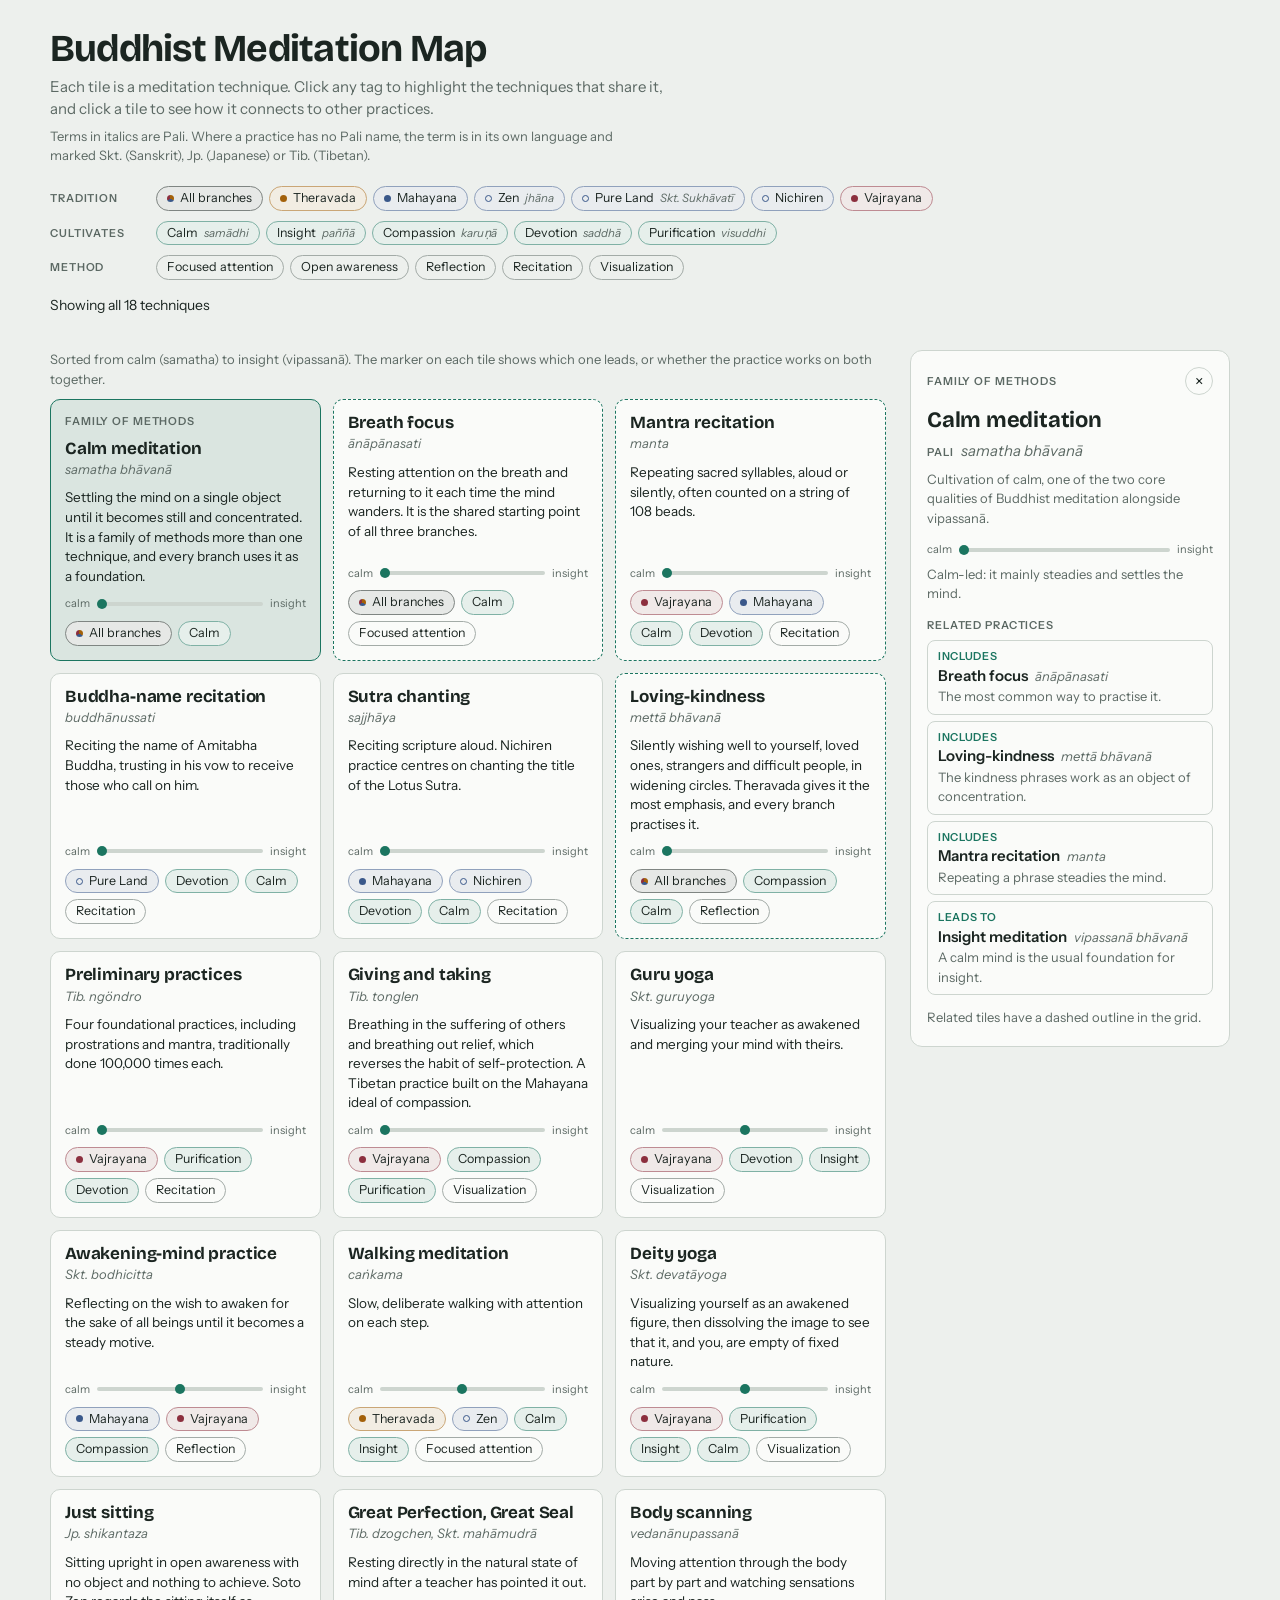
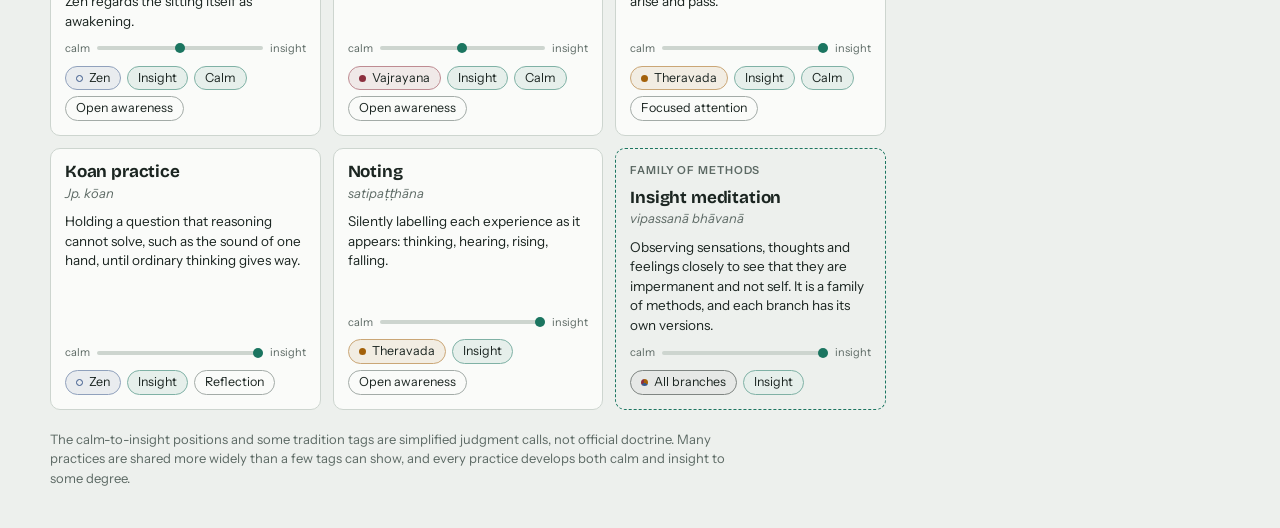
==== index.html @ b3180caf "Add Buddhist Meditation Map A single-page, filterable grid of 18 Buddhist meditation techniques, tag" ====
<!doctype html>
<html lang="en">
<head>
<meta charset="utf-8">
<meta name="viewport" content="width=device-width, initial-scale=1, viewport-fit=cover">
<meta name="description" content="A filterable grid of Buddhist meditation techniques, tagged by tradition, the quality each cultivates, and method, with Pali terms.">
<title>Buddhist Meditation Map</title>
<link rel="stylesheet" href="https://fonts.googleapis.com/css2?family=Bricolage+Grotesque:opsz,wght@12..96,500;12..96,700&family=Instrument+Sans:ital,wght@0,400;0,500;0,600;1,400&display=swap">
<style>
/* Layout: a filter bar of tags, then a grid of technique tiles sorted from calm to insight,
   with a detail panel beside the grid on wide screens and pinned to the bottom on phones.
   Tradition colors follow monastic robes: saffron, ink blue, maroon. Objectives are jade, types neutral. */
:root {
  --bg: #EDF0ED;
  --surface: #FAFBF9;
  --fg: #1B2521;
  --muted: #5C6964;
  --hair: #CDD5CF;
  --thera: #A3610A;
  --maha: #3A588A;
  --vajra: #8C2F3E;
  --jade: #1B7560;
  --shadow: 0 -6px 24px rgba(20, 35, 30, .14);
  --display: "Bricolage Grotesque", "Space Grotesk", system-ui, sans-serif;
  --body: "Instrument Sans", Inter, system-ui, -apple-system, "Segoe UI", sans-serif;
}
@media (prefers-color-scheme: dark) {
  :root:not([data-theme="light"]) {
    --bg: #111715; --surface: #19221F; --fg: #E5ECE8; --muted: #97A49E; --hair: #2D3A35;
    --thera: #E2A446; --maha: #92B0E4; --vajra: #E58796; --jade: #5FC7A9;
    --shadow: 0 -6px 24px rgba(0, 0, 0, .5);
    color-scheme: dark;
  }
}
:root[data-theme="dark"] {
  --bg: #111715; --surface: #19221F; --fg: #E5ECE8; --muted: #97A49E; --hair: #2D3A35;
  --thera: #E2A446; --maha: #92B0E4; --vajra: #E58796; --jade: #5FC7A9;
  --shadow: 0 -6px 24px rgba(0, 0, 0, .5);
  color-scheme: dark;
}

* { box-sizing: border-box; }
html { color-scheme: light; }
body { margin: 0; }
[hidden] { display: none !important; }
body {
  background: var(--bg);
  color: var(--fg);
  font-family: var(--body);
  font-size: 15px;
  line-height: 1.5;
  padding-block: 28px 40px;
  padding-left: max(16px, env(safe-area-inset-left, 0px));
  padding-right: max(16px, env(safe-area-inset-right, 0px));
}
.page { max-width: 1180px; margin: 0 auto; display: flex; flex-direction: column; gap: 20px; }

header { display: flex; flex-direction: column; gap: 6px; }
h1 {
  font-family: var(--display); font-weight: 700; font-size: clamp(26px, 4.2vw, 38px);
  line-height: 1.1; letter-spacing: -0.02em; margin: 0; text-wrap: balance;
}
.lede { margin: 0; color: var(--muted); max-width: 64ch; }
.legend { font-size: 13px; }

button { font: inherit; color: inherit; cursor: pointer; }
:focus-visible { outline: 2px solid var(--jade); outline-offset: 2px; }

.label, .eyebrow, .sub, .lang {
  font-size: 11px; font-weight: 600; letter-spacing: .08em; text-transform: uppercase; color: var(--muted);
}

.thera { --c: var(--thera); } .maha { --c: var(--maha); } .vajra { --c: var(--vajra); }
.obj { --c: var(--jade); } .type { --c: var(--muted); } .all { --c: var(--fg); }
.all .dot { background: conic-gradient(var(--thera) 0 33.3%, var(--maha) 0 66.6%, var(--vajra) 0); }

/* ---------- tags ---------- */
.tags { display: flex; flex-wrap: wrap; gap: 6px; }
.tag {
  display: inline-flex; align-items: baseline; gap: 6px; max-width: 100%;
  border: 1px solid color-mix(in srgb, var(--c) 55%, var(--surface));
  background: color-mix(in srgb, var(--c) 9%, var(--surface));
  border-radius: 999px; padding: 2px 10px; font-size: 12.5px; line-height: 1.5; text-align: left;
}
.tag:hover { background: color-mix(in srgb, var(--c) 22%, var(--surface)); }
.tag[aria-pressed="true"] { background: var(--c); border-color: var(--c); color: var(--bg); font-weight: 600; }
.tag.type { background: transparent; }
.tag.type[aria-pressed="true"] { background: var(--c); }
.dot { flex: none; align-self: center; width: 7px; height: 7px; border-radius: 50%; background: var(--c); }
.dot.hollow { background: transparent; border: 1.5px solid var(--c); }
.tag[aria-pressed="true"] .dot { background: var(--bg); }
.tag[aria-pressed="true"] .dot.hollow { background: transparent; border-color: var(--bg); }
.tt { font-size: 11.5px; color: var(--muted); }
.tag[aria-pressed="true"] .tt { color: inherit; opacity: .85; font-weight: 400; }

/* ---------- filter bar ---------- */
.filters { display: flex; flex-direction: column; gap: 10px; }
.frow { display: grid; grid-template-columns: 96px minmax(0, 1fr); gap: 10px; align-items: baseline; }
.status { display: flex; flex-wrap: wrap; align-items: center; gap: 10px; min-height: 30px; font-size: 14px; }
.status b { font-weight: 600; }
.clear {
  border: 1px solid var(--hair); background: var(--surface); border-radius: 999px; padding: 3px 12px; font-size: 13px;
}
.clear:hover { border-color: var(--muted); }
.infos { display: flex; flex-direction: column; gap: 8px; }
.info {
  border: 1px solid var(--hair); border-radius: 10px; padding: 10px 12px; font-size: 14px; max-width: 80ch;
  background: color-mix(in srgb, var(--c) 7%, var(--surface));
}
.info .who { display: flex; flex-wrap: wrap; align-items: baseline; gap: 8px; }
.info .who b { font-family: var(--display); font-size: 16px; }
.info p { margin: 2px 0 0; }
.info .gl { color: var(--muted); font-size: 13px; }

main { display: grid; grid-template-columns: minmax(0, 1fr) 320px; gap: 24px; align-items: start; }

/* ---------- tiles ---------- */
.board { min-width: 0; display: flex; flex-direction: column; gap: 10px; }
.sorted { font-size: 13px; color: var(--muted); margin: 0; }
.grid { display: grid; grid-template-columns: repeat(auto-fill, minmax(240px, 1fr)); gap: 12px; }
.tile {
  position: relative; min-width: 0; display: flex; flex-direction: column; gap: 9px;
  background: var(--surface); border: 1px solid var(--hair); border-radius: 10px; padding: 13px 14px 14px;
  transition: opacity .18s, filter .18s, border-color .18s, background .18s;
}
.tile:hover { border-color: var(--muted); }
.tile.dim { opacity: .3; filter: grayscale(1); }
.tile.rel { border-style: dashed; border-color: var(--jade); }
.tile.sel { border-color: var(--jade); background: color-mix(in srgb, var(--jade) 9%, var(--surface)); }
.tile:has(.tile-open:focus-visible) { outline: 2px solid var(--jade); outline-offset: 2px; }
.tile-head { display: flex; flex-direction: column; gap: 1px; min-width: 0; }
.tile-open {
  background: none; border: 0; padding: 0; text-align: left; overflow-wrap: anywhere;
  font-family: var(--display); font-weight: 700; font-size: 17px; line-height: 1.2; letter-spacing: -0.01em;
}
.tile-open::after { content: ""; position: absolute; inset: 0; border-radius: 10px; }
.tile-open:focus-visible { outline: none; }
.tm { font-size: 13px; font-style: italic; color: var(--muted); overflow-wrap: anywhere; }
.tile-desc { margin: 0; font-size: 13.5px; line-height: 1.45; flex: 1; }
.tile .tags { position: relative; z-index: 1; }

/* calm-to-insight marker */
.scale { display: flex; align-items: center; gap: 7px; font-size: 11px; color: var(--muted); }
.track { position: relative; flex: 1; height: 4px; border-radius: 2px; background: var(--hair); }
.track i {
  position: absolute; top: -3px; width: 10px; height: 10px; border-radius: 50%;
  left: calc(var(--p) * (100% - 10px)); background: var(--jade);
}
.tile.family { background: transparent; }
.tile.family.sel { background: color-mix(in srgb, var(--jade) 9%, var(--bg)); }

/* ---------- detail panel ---------- */
.panel {
  position: sticky; top: 16px; max-height: calc(100vh - 32px); overflow: auto;
  background: var(--surface); border: 1px solid var(--hair); border-radius: 12px;
  padding: 16px 16px 18px; display: flex; flex-direction: column; gap: 13px; min-width: 0;
}
.panel-top { display: flex; justify-content: space-between; align-items: center; gap: 8px; }
.close {
  border: 1px solid var(--hair); background: transparent; border-radius: 999px; width: 28px; height: 28px;
  line-height: 1; font-size: 16px; padding: 0; flex: none;
}
.close:hover { border-color: var(--muted); }
.panel h2 {
  font-family: var(--display); font-weight: 700; font-size: 22px; line-height: 1.15;
  letter-spacing: -0.01em; margin: 0; text-wrap: balance;
}
.term { color: var(--muted); margin: 0; display: flex; flex-wrap: wrap; align-items: baseline; gap: 7px; }
.panel p { margin: 0; }
.note { font-size: 13px; color: var(--muted); }
.sec { display: flex; flex-direction: column; gap: 7px; }
.rels { list-style: none; margin: 0; padding: 0; display: flex; flex-direction: column; gap: 6px; }
.relbtn {
  display: block; width: 100%; text-align: left; background: transparent;
  border: 1px solid var(--hair); border-radius: 8px; padding: 7px 10px;
}
.relbtn:hover { border-color: var(--jade); }
.relbtn b { font-weight: 600; }
.relbtn .kind { font-size: 11px; font-weight: 600; letter-spacing: .06em; text-transform: uppercase; color: var(--jade); display: block; }
.relbtn .why { display: block; font-size: 13px; color: var(--muted); }
.tm2 { font-size: 13px; color: var(--muted); font-weight: 400; margin-left: 7px; }

footer { color: var(--muted); font-size: 13px; max-width: 75ch; }
footer p { margin: 0; }

@media (max-width: 860px) {
  main { grid-template-columns: minmax(0, 1fr); gap: 16px; }
  .panel {
    top: auto; bottom: 8px; max-height: 44vh; box-shadow: var(--shadow);
    padding: 13px 14px 15px; gap: 10px; z-index: 5;
  }
  .panel.empty { display: none; }
  .panel h2 { font-size: 19px; }
}
@media (max-width: 560px) {
  .frow { grid-template-columns: minmax(0, 1fr); gap: 5px; }
}
@media (prefers-reduced-motion: reduce) {
  .tile { transition: none; }
}
</style>
</head>
<body>

<div class="page">
  <header>
    <h1>Buddhist Meditation Map</h1>
    <p class="lede">Each tile is a meditation technique. Click any tag to highlight the techniques that share it, and click a tile to see how it connects to other practices.</p>
    <p class="lede legend">Terms in italics are Pali. Where a practice has no Pali name, the term is in its own language and marked Skt. (Sanskrit), Jp. (Japanese) or Tib. (Tibetan).</p>
  </header>

  <section class="filters" aria-label="Filters">
    <div class="frow"><span class="label">Tradition</span><div class="tags" id="fTrad"></div></div>
    <div class="frow"><span class="label">Cultivates</span><div class="tags" id="fObj"></div></div>
    <div class="frow"><span class="label">Method</span><div class="tags" id="fType"></div></div>
    <div class="status" id="status" aria-live="polite"></div>
    <div class="infos" id="infos"></div>
  </section>

  <main>
    <section class="board" aria-label="Techniques">
      <p class="sorted">Sorted from calm (samatha) to insight (vipassanā). The marker on each tile shows which one leads, or whether the practice works on both together.</p>
      <div class="grid" id="grid"></div>
    </section>
    <aside class="panel" id="panel" aria-live="polite"></aside>
  </main>

  <footer>
    <p>The calm-to-insight positions and some tradition tags are simplified judgment calls, not official doctrine. Many practices are shared more widely than a few tags can show, and every practice develops both calm and insight to some degree.</p>
  </footer>
</div>

<script>
(function () {
  var TRADS = [
    { id: "all", name: "All branches", fam: "all", lang: "", term: "", gloss: "",
      desc: "Practised in Theravada, Mahayana and Vajrayana alike, though each has its own version. Filtering by a single tradition also shows these shared practices." },
    { id: "thera", name: "Theravada", lang: "Pali", term: "Theravāda", gloss: "Teaching of the elders.", fam: "thera",
      desc: "The oldest surviving branch, found in Sri Lanka and mainland Southeast Asia. Practice centres on calming the mind and then observing experience directly." },
    { id: "maha", name: "Mahayana", lang: "Pali", term: "Mahāyāna", gloss: "Great vehicle. The word is the same in Pali and Sanskrit.", fam: "maha",
      desc: "The largest branch, spread across East Asia. Practice is framed by the bodhisattva ideal of awakening for the sake of all beings. This view includes the practices of its schools: Zen, Pure Land and Nichiren." },
    { id: "zen", name: "Zen", lang: "Pali", term: "jhāna", gloss: "Meditative absorption. Zen comes from this word by way of Sanskrit dhyāna and Chinese chan.", fam: "maha", school: true,
      desc: "A Mahayana school built on seated meditation, known as Chan in China and Seon in Korea. Soto Zen stresses just sitting, and Rinzai Zen stresses koans." },
    { id: "pure", name: "Pure Land", lang: "Sanskrit", term: "Sukhāvatī", gloss: "The land of bliss, Amitabha's Pure Land. It has no Pali name.", fam: "maha", school: true,
      desc: "A Mahayana school centred on devotion to Amitabha Buddha and rebirth in his Pure Land." },
    { id: "nich", name: "Nichiren", lang: "", term: "", gloss: "No Pali name. The school is named after its founder, the 13th-century Japanese monk Nichiren.", fam: "maha", school: true,
      desc: "A Japanese Mahayana school whose central practice is chanting the title of the Lotus Sutra." },
    { id: "vajra", name: "Vajrayana", lang: "Sanskrit", term: "Vajrayāna", gloss: "Diamond vehicle. A Sanskrit name with no equivalent in the Pali canon.", fam: "vajra",
      desc: "The branch of Tibet, Bhutan and Mongolia. It keeps the Mahayana goal and adds mantra, visualization and close work with a teacher." }
  ];

  var OBJS = [
    { id: "still", name: "Calm", lang: "Pali", term: "samādhi", gloss: "Collectedness, concentration. The quality that samatha practice develops.", desc: "A steady, collected mind that stays where you put it. Most traditions treat it as the base for everything else." },
    { id: "insight", name: "Insight", lang: "Pali", term: "paññā", gloss: "Wisdom. The quality that vipassanā practice develops.", desc: "Seeing for yourself that experience is impermanent, unsatisfying and without a fixed self. Mahayana describes this as seeing emptiness, and Zen and Tibetan teachers as recognizing the nature of mind." },
    { id: "comp", name: "Compassion", lang: "Pali", term: "karuṇā", gloss: "Compassion.", desc: "Kindness and care that extend to all beings, not only the people you like." },
    { id: "devo", name: "Devotion", lang: "Pali", term: "saddhā", gloss: "Faith, confidence.", desc: "Faith in, and reliance on, a Buddha or a teacher as the support for the path." },
    { id: "trans", name: "Purification", lang: "Pali", term: "visuddhi", gloss: "Purification, the word in the title of the Visuddhimagga, the main Theravada meditation manual.", desc: "Clearing away old habits and obstacles. In Vajrayana this includes replacing the ordinary self-image with an awakened one." }
  ];

  var TYPES = [
    { id: "focus", name: "Focused attention" },
    { id: "open", name: "Open awareness" },
    { id: "think", name: "Reflection" },
    { id: "recite", name: "Recitation" },
    { id: "visual", name: "Visualization" }
  ];

  // score: 1 = calm leads ... 5 = insight leads. both: the tradition treats calm and insight as one.
  // rel: [technique id, relationship, reason]
  var TECHS = [
    { id: "calm", name: "Calm meditation", lang: "Pali", term: "samatha bhāvanā", gloss: "Cultivation of calm, one of the two core qualities of Buddhist meditation alongside vipassanā.", type: null, family: true, lead: "calm",
      trads: ["all"], objs: ["still"],
      desc: "Settling the mind on a single object until it becomes still and concentrated. It is a family of methods more than one technique, and every branch uses it as a foundation.",
      rel: [["samatha", "Includes", "The most common way to practise it."],
            ["metta", "Includes", "The kindness phrases work as an object of concentration."],
            ["mantra", "Includes", "Repeating a phrase steadies the mind."],
            ["vipassana", "Leads to", "A calm mind is the usual foundation for insight."]] },
    { id: "samatha", name: "Breath focus", lang: "Pali", term: "ānāpānasati", gloss: "Mindfulness of breathing.", type: "focus", lead: "calm",
      trads: ["all"], objs: ["still"],
      desc: "Resting attention on the breath and returning to it each time the mind wanders. It is the shared starting point of all three branches.",
      rel: [["calm", "Part of", "The most common way calm is practised."],
            ["walking", "Same method", "The same steady attention, placed on steps."],
            ["mantra", "Same method", "One object held in mind, a phrase in place of the breath."]] },
    { id: "mantra", name: "Mantra recitation", lang: "Pali", term: "manta", gloss: "The Pali form of the Sanskrit word mantra.", type: "recite", lead: "calm",
      trads: ["vajra", "maha"], objs: ["still", "devo"],
      desc: "Repeating sacred syllables, aloud or silently, often counted on a string of 108 beads.",
      rel: [["nembutsu", "Same method", "Both repeat a sacred phrase with devotion."],
            ["deity", "Combines with", "Each visualized figure has its own mantra."],
            ["ngondro", "Part of", "The preliminaries include 100,000 mantra recitations."],
            ["calm", "Part of", "Repeating a phrase steadies the mind."]] },
    { id: "nembutsu", name: "Buddha-name recitation", lang: "Pali", term: "buddhānussati", gloss: "Recollection of the Buddha, the early practice this grew from. Known as nembutsu in Japanese and nianfo in Chinese.", type: "recite", lead: "calm",
      trads: ["pure"], objs: ["devo", "still"],
      desc: "Reciting the name of Amitabha Buddha, trusting in his vow to receive those who call on him.",
      rel: [["mantra", "Same method", "Both repeat a sacred phrase with devotion."],
            ["sutra", "Same method", "The voice carries the practice."],
            ["guru", "Same aim", "Both rely on an awakened figure for support."]] },
    { id: "sutra", name: "Sutra chanting", lang: "Pali", term: "sajjhāya", gloss: "Recitation. A sutra is a sutta in Pali.", type: "recite", lead: "calm",
      trads: ["maha", "nich"], objs: ["devo", "still"],
      desc: "Reciting scripture aloud. Nichiren practice centres on chanting the title of the Lotus Sutra.",
      rel: [["nembutsu", "Same method", "The voice carries the practice."],
            ["mantra", "Same method", "Repetition steadies the mind."]] },
    { id: "metta", name: "Loving-kindness", lang: "Pali", term: "mettā bhāvanā", gloss: "Cultivation of loving-kindness.", type: "think", lead: "calm",
      trads: ["all"], objs: ["comp", "still"],
      desc: "Silently wishing well to yourself, loved ones, strangers and difficult people, in widening circles. Theravada gives it the most emphasis, and every branch practises it.",
      rel: [["tonglen", "Same aim", "Both grow compassion by a different route."],
            ["bodhi", "Same aim", "Mahayana widens the wish into a vow to free all beings."],
            ["calm", "Part of", "The kindness phrases work as an object of concentration."]] },
    { id: "ngondro", name: "Preliminary practices", lang: "Tibetan", term: "ngöndro", gloss: "What goes before. A Tibetan practice with no Pali name.", type: "recite", lead: "calm",
      trads: ["vajra"], objs: ["trans", "devo"],
      desc: "Four foundational practices, including prostrations and mantra, traditionally done 100,000 times each.",
      rel: [["guru", "Leads to", "Guru yoga is the last of the four preliminaries."],
            ["mantra", "Combines with", "One preliminary is a purification mantra."],
            ["deity", "Leads to", "The preliminaries prepare a student for deity practice."]] },
    { id: "guru", name: "Guru yoga", lang: "Sanskrit", term: "guruyoga", gloss: "Union with the teacher. It has no Pali name; the Pali word for teacher is garu.", type: "visual", lead: "both",
      trads: ["vajra"], objs: ["devo", "insight"],
      desc: "Visualizing your teacher as awakened and merging your mind with theirs.",
      rel: [["deity", "Same method", "Both visualize an awakened figure and then merge with it."],
            ["dzog", "Leads to", "Treated as the doorway to recognizing the nature of mind."],
            ["ngondro", "Part of", "It completes the preliminaries."]] },
    { id: "tonglen", name: "Giving and taking", lang: "Tibetan", term: "tonglen", gloss: "A Tibetan practice with no Pali name.", type: "visual", lead: "calm",
      trads: ["vajra"], objs: ["comp", "trans"],
      desc: "Breathing in the suffering of others and breathing out relief, which reverses the habit of self-protection. A Tibetan practice built on the Mahayana ideal of compassion.",
      rel: [["metta", "Same aim", "Both grow compassion by a different route."],
            ["bodhi", "Builds on", "It puts the bodhisattva wish into practice."],
            ["samatha", "Builds on", "The exchange rides on the breath."]] },
    { id: "bodhi", name: "Awakening-mind practice", lang: "Sanskrit", term: "bodhicitta", gloss: "The mind set on awakening. A Mahayana term that is not part of the Pali canon.", type: "think", lead: "both",
      trads: ["maha", "vajra"], objs: ["comp"],
      desc: "Reflecting on the wish to awaken for the sake of all beings until it becomes a steady motive.",
      rel: [["tonglen", "Leads to", "Giving and taking acts the wish out, breath by breath."],
            ["metta", "Same aim", "Loving-kindness is its Theravada counterpart."]] },
    { id: "walking", name: "Walking meditation", lang: "Pali", term: "caṅkama", gloss: "Walking up and down. Zen calls it kinhin.", type: "focus", lead: "both",
      trads: ["thera", "zen"], objs: ["still", "insight"],
      desc: "Slow, deliberate walking with attention on each step.",
      rel: [["samatha", "Same method", "The same steady attention, placed on steps."],
            ["noting", "Combines with", "Steps are often noted as lifting, moving, placing."],
            ["shikan", "Combines with", "Zen alternates sitting periods with walking."]] },
    { id: "deity", name: "Deity yoga", lang: "Sanskrit", term: "devatāyoga", gloss: "It has no Pali name. Tibetan teachers call it yidam practice.", type: "visual", lead: "both",
      trads: ["vajra"], objs: ["trans", "insight", "still"],
      desc: "Visualizing yourself as an awakened figure, then dissolving the image to see that it, and you, are empty of fixed nature.",
      rel: [["mantra", "Combines with", "Each visualized figure has its own mantra."],
            ["guru", "Same method", "Both visualize an awakened figure and then merge with it."],
            ["dzog", "Leads to", "Dissolving the image opens into resting in open awareness."],
            ["vipassana", "Same aim", "Both end in seeing that the self is not fixed."]] },
    { id: "shikan", name: "Just sitting", lang: "Japanese", term: "shikantaza", gloss: "Nothing but sitting. A Zen practice with no Pali name.", type: "open", lead: "both", both: true,
      trads: ["zen"], objs: ["insight", "still"],
      desc: "Sitting upright in open awareness with no object and nothing to achieve. Soto Zen regards the sitting itself as awakening.",
      rel: [["dzog", "Same method", "Both rest in open awareness, in different traditions."],
            ["koan", "Same aim", "The two main roads of Zen."],
            ["samatha", "Builds on", "Beginners usually start by counting breaths."]] },
    { id: "dzog", name: "Great Perfection, Great Seal", lang: "", term: "Tib. dzogchen, Skt. mahāmudrā", gloss: "Two closely related Tibetan systems with no Pali names.", type: "open", lead: "both", both: true,
      trads: ["vajra"], objs: ["insight", "still"],
      desc: "Resting directly in the natural state of mind after a teacher has pointed it out.",
      rel: [["shikan", "Same method", "Both rest in open awareness, in different traditions."],
            ["guru", "Builds on", "Devotion to the teacher is treated as the doorway."],
            ["ngondro", "Builds on", "The preliminaries are traditionally completed first."]] },
    { id: "scan", name: "Body scanning", lang: "Pali", term: "vedanānupassanā", gloss: "Contemplation of sensations, as taught by U Ba Khin and S. N. Goenka.", type: "focus", lead: "insight",
      trads: ["thera"], objs: ["insight", "still"],
      desc: "Moving attention through the body part by part and watching sensations arise and pass.",
      rel: [["vipassana", "Part of", "One of the main ways insight is practised."],
            ["noting", "Same aim", "Two Burmese methods for the same insight."],
            ["samatha", "Builds on", "Courses begin with days of breath focus."]] },
    { id: "koan", name: "Koan practice", lang: "Japanese", term: "kōan", gloss: "A public case. A Zen practice with no Pali name.", type: "think", lead: "insight",
      trads: ["zen"], objs: ["insight"],
      desc: "Holding a question that reasoning cannot solve, such as the sound of one hand, until ordinary thinking gives way.",
      rel: [["shikan", "Same aim", "The two main roads of Zen."],
            ["vipassana", "Same aim", "Insight by sudden breakthrough in place of steady observation."]] },
    { id: "noting", name: "Noting", lang: "Pali", term: "satipaṭṭhāna", gloss: "Establishing mindfulness. Noting is the Mahasi method of practising it.", type: "open", lead: "insight",
      trads: ["thera"], objs: ["insight"],
      desc: "Silently labelling each experience as it appears: thinking, hearing, rising, falling.",
      rel: [["vipassana", "Part of", "One of the main ways insight is practised."],
            ["scan", "Same aim", "Two Burmese methods for the same insight."],
            ["walking", "Combines with", "Steps are often noted as lifting, moving, placing."]] },
    { id: "vipassana", name: "Insight meditation", lang: "Pali", term: "vipassanā bhāvanā", gloss: "Cultivation of clear seeing.", type: null, family: true, lead: "insight",
      trads: ["all"], objs: ["insight"],
      desc: "Observing sensations, thoughts and feelings closely to see that they are impermanent and not self. It is a family of methods, and each branch has its own versions.",
      rel: [["calm", "Builds on", "A calm mind is the usual foundation for insight."],
            ["noting", "Includes", "A method for doing it."],
            ["scan", "Includes", "A method for doing it."],
            ["koan", "Same aim", "Zen reaches insight through a breakthrough."]] }
  ];


  var byId = {};
  TRADS.forEach(function (x) { x.kind = "trad"; byId[x.id] = x; });
  OBJS.forEach(function (x) { x.kind = "obj"; byId[x.id] = x; });
  TYPES.forEach(function (x) { x.kind = "type"; byId[x.id] = x; });
  TECHS.forEach(function (x) { x.kind = "tech"; byId[x.id] = x; });
  var MAHA = ["maha", "zen", "pure", "nich"];
  var ABBR = { Sanskrit: "Skt.", Japanese: "Jp.", Tibetan: "Tib." };
  var LEAD = {
    calm: { p: 0, rank: 0, text: "Calm-led: it mainly steadies and settles the mind." },
    both: { p: 0.5, rank: 1, text: "Works on calm and insight together." },
    insight: { p: 1, rank: 2, text: "Insight-led: it mainly investigates experience." }
  };
  TECHS.sort(function (a, b) { return LEAD[a.lead].rank - LEAD[b.lead].rank; });

  var wide = window.matchMedia && window.matchMedia("(min-width: 861px)").matches;
  var state = { trad: null, obj: null, type: null, sel: wide ? "calm" : null };
  var $ = function (id) { return document.getElementById(id); };
  var tiles = {};

  function el(tag, cls, text) {
    var e = document.createElement(tag);
    if (cls) e.className = cls;
    if (text != null) e.textContent = text;
    return e;
  }
  function strip(x) { return x.normalize("NFD").replace(/[̀-ͯ]/g, "").toLowerCase(); }
  function shortTerm(item) { return (ABBR[item.lang] ? ABBR[item.lang] + " " : "") + item.term; }

  function makeTag(item, withTerm) {
    var b = el("button", "tag " + (item.kind === "trad" ? item.fam : item.kind));
    b.type = "button";
    b.dataset.f = item.kind + ":" + item.id;
    if (item.kind === "trad") b.appendChild(el("span", "dot" + (item.school ? " hollow" : "")));
    b.appendChild(el("span", null, item.name));
    if (withTerm && item.term && strip(item.term) !== strip(item.name)) b.appendChild(el("i", "tt", shortTerm(item)));
    return b;
  }

  function scale(t) {
    var s = el("div", "scale");
    s.appendChild(el("span", null, "calm"));
    var tr = el("span", "track");
    tr.style.setProperty("--p", LEAD[t.lead].p);
    tr.appendChild(el("i"));
    s.appendChild(tr);
    s.appendChild(el("span", null, "insight"));
    return s;
  }

  // ----- build -----
  TRADS.forEach(function (t) { $("fTrad").appendChild(makeTag(t, true)); });
  OBJS.forEach(function (o) { $("fObj").appendChild(makeTag(o, true)); });
  TYPES.forEach(function (t) { $("fType").appendChild(makeTag(t, false)); });

  TECHS.forEach(function (t) {
    var tile = el("article", "tile");
    tile.id = "tile-" + t.id;
    if (t.family) {
      tile.classList.add("family");
      tile.appendChild(el("div", "eyebrow", "Family of methods"));
    }
    var head = el("div", "tile-head");
    var open = el("button", "tile-open", t.name);
    open.type = "button";
    open.dataset.open = t.id;
    head.appendChild(open);
    if (t.term) head.appendChild(el("span", "tm", shortTerm(t)));
    tile.appendChild(head);
    tile.appendChild(el("p", "tile-desc", t.desc));
    tile.appendChild(scale(t));
    var tags = el("div", "tags");
    t.trads.forEach(function (x) { tags.appendChild(makeTag(byId[x], false)); });
    t.objs.forEach(function (x) { tags.appendChild(makeTag(byId[x], false)); });
    if (t.type) tags.appendChild(makeTag(byId[t.type], false));
    tile.appendChild(tags);
    tiles[t.id] = tile;
    $("grid").appendChild(tile);
  });

  // ----- state to view -----
  function matches(t) {
    if (state.trad) {
      var fam = state.trad === "all" ? ["all"] : (state.trad === "maha" ? MAHA : [state.trad]).concat("all");
      if (!t.trads.some(function (x) { return fam.indexOf(x) > -1; })) return false;
    }
    if (state.obj && t.objs.indexOf(state.obj) < 0) return false;
    if (state.type && t.type !== state.type) return false;
    return true;
  }

  function render() {
    var sel = state.sel ? byId[state.sel] : null;
    var rel = {};
    if (sel) sel.rel.forEach(function (r) { rel[r[0]] = 1; });
    var shown = 0;
    TECHS.forEach(function (t) {
      var ok = matches(t), tile = tiles[t.id];
      if (ok) shown++;
      tile.classList.toggle("dim", !ok);
      tile.classList.toggle("sel", state.sel === t.id);
      tile.classList.toggle("rel", !!rel[t.id]);
      tile.querySelector(".tile-open").setAttribute("aria-pressed", state.sel === t.id ? "true" : "false");
    });

    Array.prototype.forEach.call(document.querySelectorAll("[data-f]"), function (b) {
      var f = b.dataset.f.split(":");
      b.setAttribute("aria-pressed", state[f[0]] === f[1] ? "true" : "false");
    });

    var active = ["trad", "obj", "type"].filter(function (k) { return state[k]; }).map(function (k) { return byId[state[k]]; });
    var st = $("status");
    st.textContent = "";
    if (active.length) {
      var s = el("span");
      s.appendChild(el("b", null, shown + " of " + TECHS.length));
      s.appendChild(document.createTextNode(" techniques match " + active.map(function (x) { return x.name; }).join(" + ")));
      st.appendChild(s);
      var c = el("button", "clear", "Clear filters");
      c.type = "button"; c.id = "clear";
      st.appendChild(c);
    } else {
      st.appendChild(el("span", null, "Showing all " + TECHS.length + " techniques"));
    }

    var infos = $("infos");
    infos.textContent = "";
    active.forEach(function (x) {
      if (!x.desc) return;
      var box = el("div", "info " + (x.kind === "trad" ? x.fam : x.kind));
      var who = el("div", "who");
      who.appendChild(el("b", null, x.name));
      if (x.term) {
        if (x.lang) who.appendChild(el("span", "lang", x.lang));
        who.appendChild(el("i", null, x.term));
      }
      box.appendChild(who);
      box.appendChild(el("p", null, x.desc));
      if (x.gloss) box.appendChild(el("p", "gl", x.gloss));
      infos.appendChild(box);
    });

    renderPanel(sel);
  }

  function renderPanel(sel) {
    var p = $("panel");
    p.textContent = "";
    p.classList.toggle("empty", !sel);
    if (!sel) {
      p.appendChild(el("div", "eyebrow", "Details"));
      p.appendChild(el("p", null, "Click a tile to see what the technique's name means and which practices it leads to, builds on or shares a method with."));
      return;
    }
    var top = el("div", "panel-top");
    top.appendChild(el("div", "eyebrow", sel.type ? byId[sel.type].name : "Family of methods"));
    var x = el("button", "close", "×");
    x.type = "button"; x.id = "close"; x.setAttribute("aria-label", "Close details");
    top.appendChild(x);
    p.appendChild(top);

    var head = el("div", "sec");
    head.appendChild(el("h2", null, sel.name));
    if (sel.term) {
      var tp = el("p", "term");
      if (sel.lang) tp.appendChild(el("span", "lang", sel.lang));
      tp.appendChild(el("i", null, sel.term));
      head.appendChild(tp);
    }
    if (sel.gloss) head.appendChild(el("p", "note", sel.gloss));
    p.appendChild(head);

    var sc = el("div", "sec");
    sc.appendChild(scale(sel));
    sc.appendChild(el("p", "note", LEAD[sel.lead].text + (sel.both ? " This tradition treats the two as one thing, not as separate stages." : "")));
    p.appendChild(sc);

    var s3 = el("div", "sec");
    s3.appendChild(el("div", "sub", "Related practices"));
    var ul = el("ul", "rels");
    sel.rel.forEach(function (r) {
      var li = el("li"), b = el("button", "relbtn"), other = byId[r[0]];
      b.type = "button"; b.dataset.go = other.id;
      b.appendChild(el("span", "kind", r[1]));
      b.appendChild(el("b", null, other.name));
      if (other.term) b.appendChild(el("i", "tm2", shortTerm(other)));
      b.appendChild(el("span", "why", r[2]));
      li.appendChild(b);
      ul.appendChild(li);
    });
    s3.appendChild(ul);
    p.appendChild(s3);
    p.appendChild(el("p", "note", "Related tiles have a dashed outline in the grid."));
    p.scrollTop = 0;
  }

  // ----- events -----
  document.addEventListener("click", function (e) {
    var t = e.target;
    var f = t.closest("[data-f]");
    if (f) {
      var parts = f.dataset.f.split(":");
      state[parts[0]] = state[parts[0]] === parts[1] ? null : parts[1];
      render();
      return;
    }
    var open = t.closest("[data-open]");
    if (open) {
      state.sel = state.sel === open.dataset.open ? null : open.dataset.open;
      render();
      return;
    }
    var go = t.closest("[data-go]");
    if (go) {
      state.sel = go.dataset.go;
      render();
      var still = window.matchMedia && window.matchMedia("(prefers-reduced-motion: reduce)").matches;
      tiles[state.sel].scrollIntoView({ block: "nearest", behavior: still ? "auto" : "smooth" });
      return;
    }
    if (t.closest("#clear")) { state.trad = state.obj = state.type = null; render(); return; }
    if (t.closest("#close")) { state.sel = null; render(); }
  });

  render();
})();
</script>
</body>
</html>
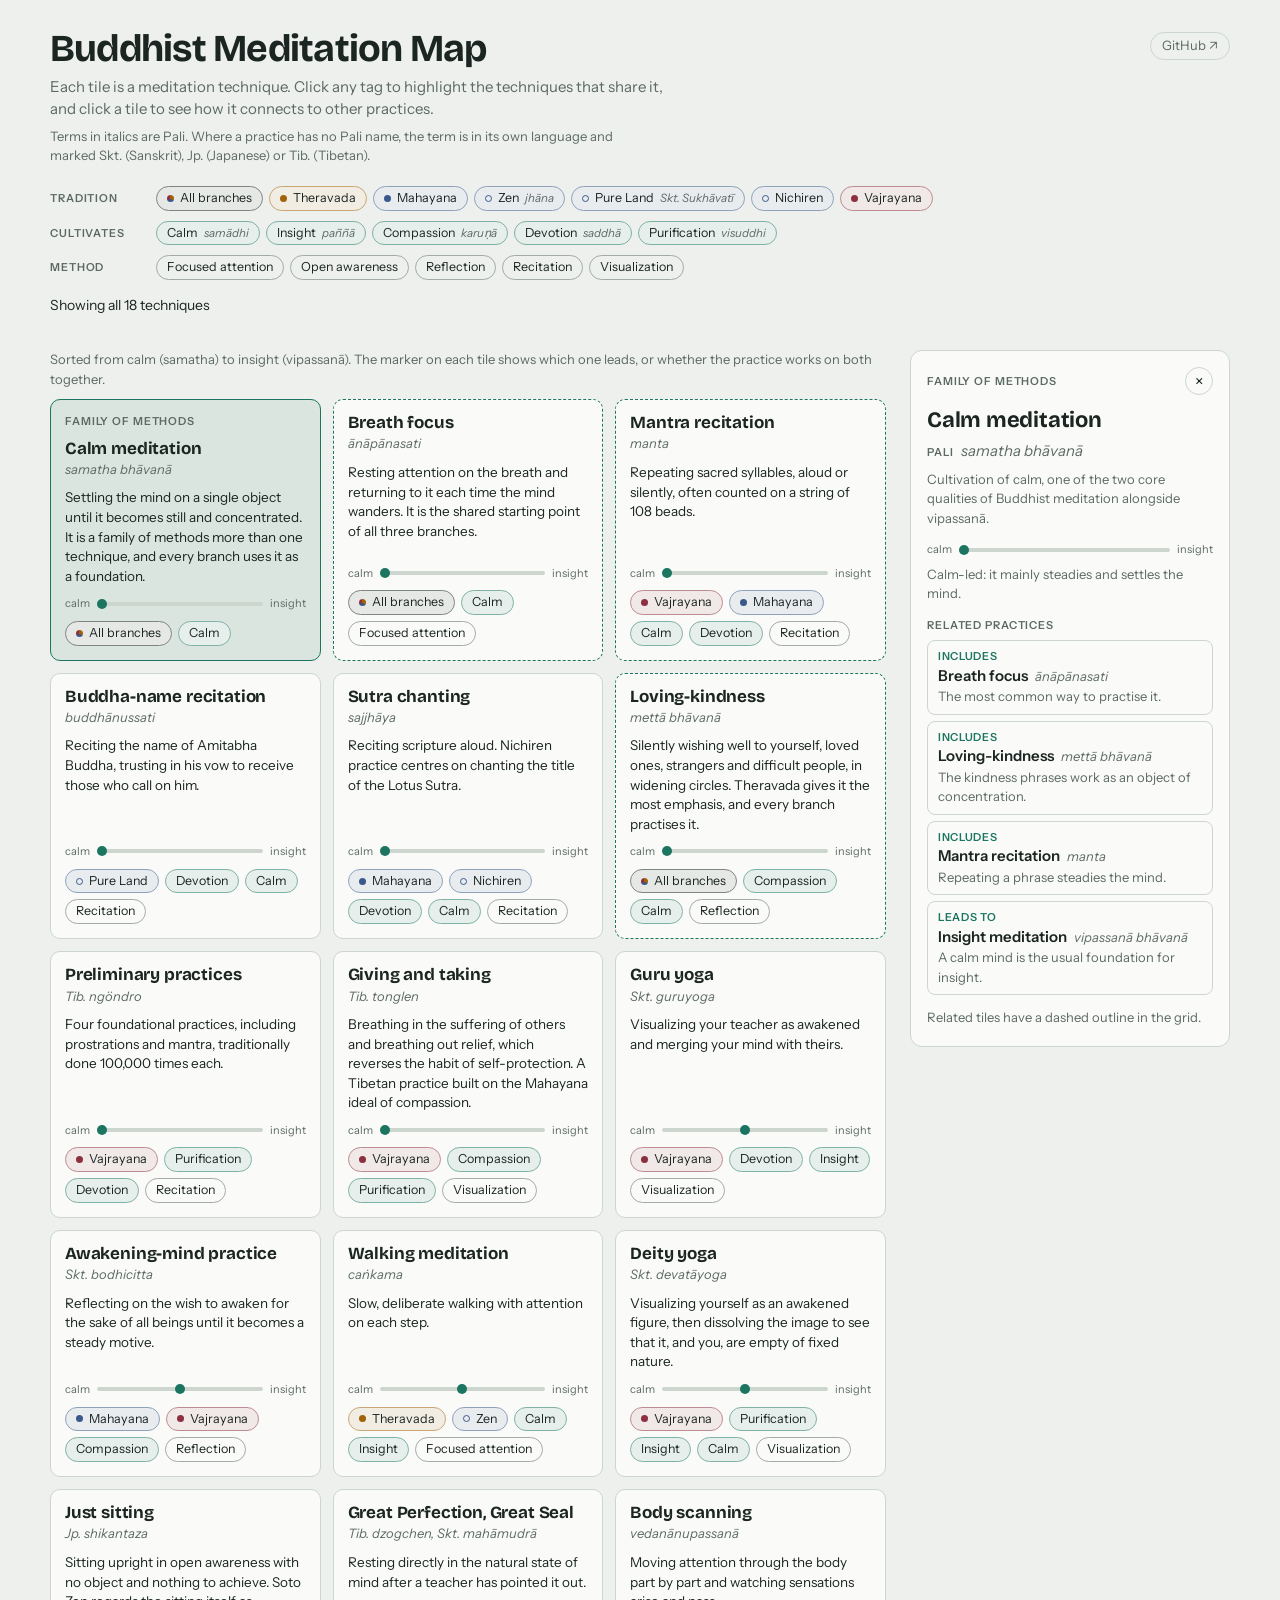
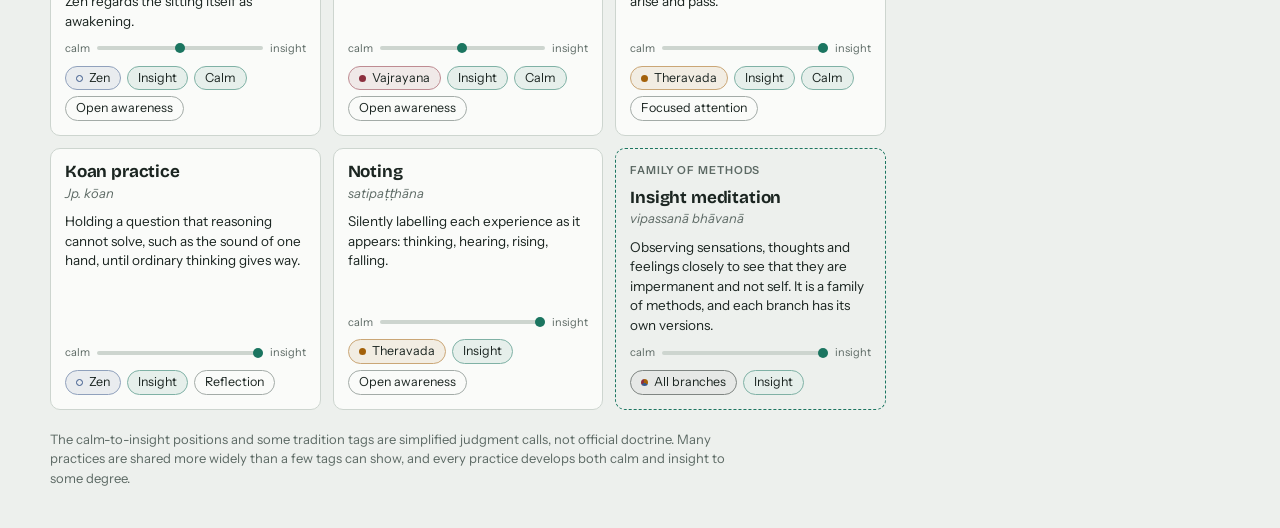
==== commit c409e762: "Link the page and the repository to each other Add a small GitHub link at the top right of the page," ====
--- a/index.html
+++ b/index.html
@@ -60,6 +60,13 @@
   font-family: var(--display); font-weight: 700; font-size: clamp(26px, 4.2vw, 38px);
   line-height: 1.1; letter-spacing: -0.02em; margin: 0; text-wrap: balance;
 }
+.head-top { display: flex; justify-content: space-between; align-items: flex-start; gap: 12px; }
+.head-top h1 { min-width: 0; }
+.repo {
+  flex: none; margin-top: 4px; border: 1px solid var(--hair); border-radius: 999px; padding: 3px 11px;
+  font-size: 13px; color: var(--muted); text-decoration: none; white-space: nowrap;
+}
+.repo:hover { color: var(--fg); border-color: var(--muted); }
 .lede { margin: 0; color: var(--muted); max-width: 64ch; }
 .legend { font-size: 13px; }
 
@@ -204,7 +211,10 @@
 
 <div class="page">
   <header>
-    <h1>Buddhist Meditation Map</h1>
+    <div class="head-top">
+      <h1>Buddhist Meditation Map</h1>
+      <a class="repo" href="https://github.com/mobiledge/buddhist-meditation-map">GitHub <span aria-hidden="true">&#8599;</span></a>
+    </div>
     <p class="lede">Each tile is a meditation technique. Click any tag to highlight the techniques that share it, and click a tile to see how it connects to other practices.</p>
     <p class="lede legend">Terms in italics are Pali. Where a practice has no Pali name, the term is in its own language and marked Skt. (Sanskrit), Jp. (Japanese) or Tib. (Tibetan).</p>
   </header>
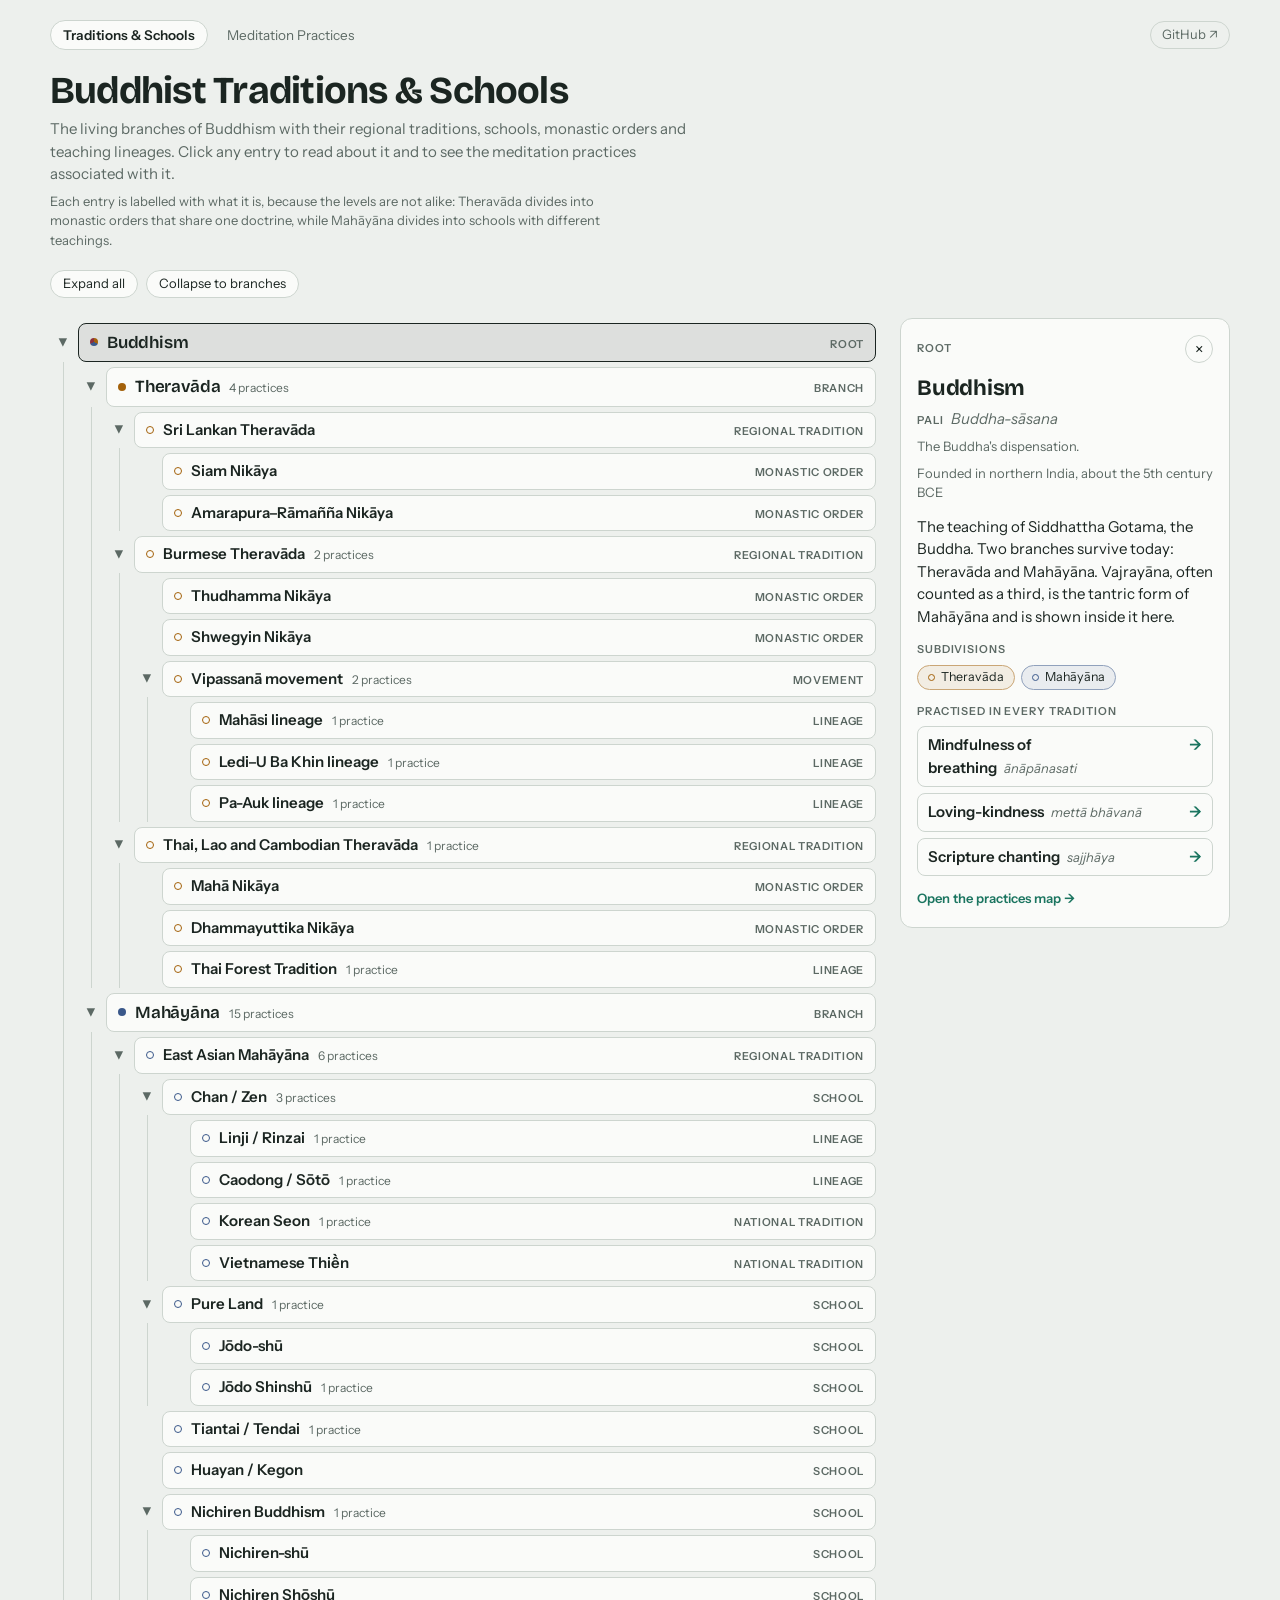
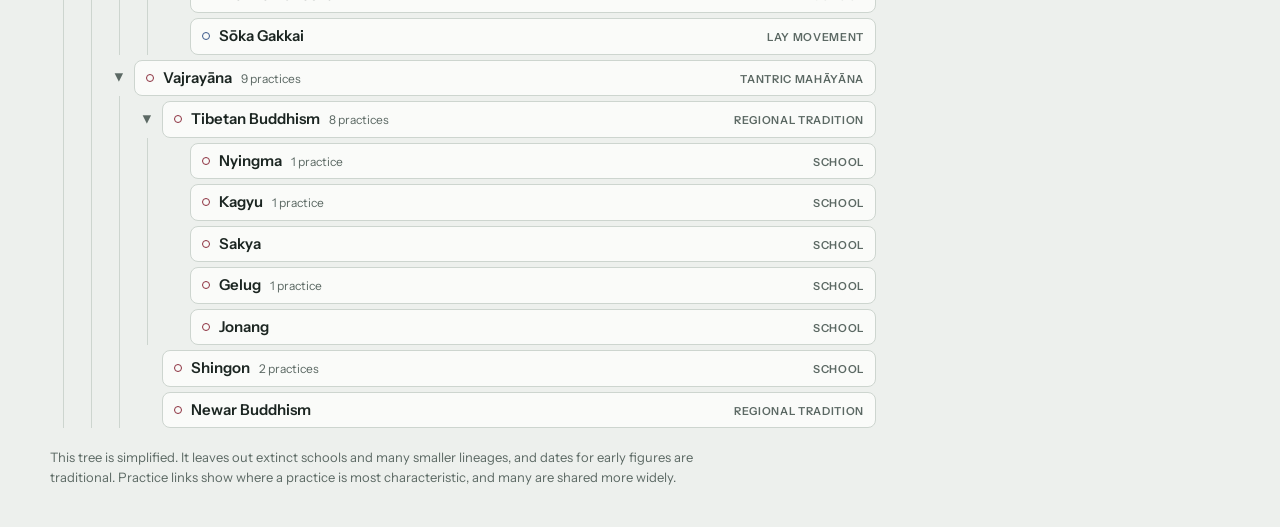
==== commit 7c7ecbdd: "Split the site into traditions and practices pages index.html is now a tree of Buddhist traditions, " ====
--- a/index.html
+++ b/index.html
@@ -3,411 +3,51 @@
 <head>
 <meta charset="utf-8">
 <meta name="viewport" content="width=device-width, initial-scale=1, viewport-fit=cover">
-<meta name="description" content="A filterable grid of Buddhist meditation techniques, tagged by tradition, the quality each cultivates, and method, with Pali terms.">
-<title>Buddhist Meditation Map</title>
+<meta name="description" content="A tree of the major branches of Buddhism with their schools, orders and lineages, cross-referenced to the meditation practices of each.">
+<title>Buddhist Traditions &amp; Schools</title>
 <link rel="stylesheet" href="https://fonts.googleapis.com/css2?family=Bricolage+Grotesque:opsz,wght@12..96,500;12..96,700&family=Instrument+Sans:ital,wght@0,400;0,500;0,600;1,400&display=swap">
-<style>
-/* Layout: a filter bar of tags, then a grid of technique tiles sorted from calm to insight,
-   with a detail panel beside the grid on wide screens and pinned to the bottom on phones.
-   Tradition colors follow monastic robes: saffron, ink blue, maroon. Objectives are jade, types neutral. */
-:root {
-  --bg: #EDF0ED;
-  --surface: #FAFBF9;
-  --fg: #1B2521;
-  --muted: #5C6964;
-  --hair: #CDD5CF;
-  --thera: #A3610A;
-  --maha: #3A588A;
-  --vajra: #8C2F3E;
-  --jade: #1B7560;
-  --shadow: 0 -6px 24px rgba(20, 35, 30, .14);
-  --display: "Bricolage Grotesque", "Space Grotesk", system-ui, sans-serif;
-  --body: "Instrument Sans", Inter, system-ui, -apple-system, "Segoe UI", sans-serif;
-}
-@media (prefers-color-scheme: dark) {
-  :root:not([data-theme="light"]) {
-    --bg: #111715; --surface: #19221F; --fg: #E5ECE8; --muted: #97A49E; --hair: #2D3A35;
-    --thera: #E2A446; --maha: #92B0E4; --vajra: #E58796; --jade: #5FC7A9;
-    --shadow: 0 -6px 24px rgba(0, 0, 0, .5);
-    color-scheme: dark;
-  }
-}
-:root[data-theme="dark"] {
-  --bg: #111715; --surface: #19221F; --fg: #E5ECE8; --muted: #97A49E; --hair: #2D3A35;
-  --thera: #E2A446; --maha: #92B0E4; --vajra: #E58796; --jade: #5FC7A9;
-  --shadow: 0 -6px 24px rgba(0, 0, 0, .5);
-  color-scheme: dark;
-}
-
-* { box-sizing: border-box; }
-html { color-scheme: light; }
-body { margin: 0; }
-[hidden] { display: none !important; }
-body {
-  background: var(--bg);
-  color: var(--fg);
-  font-family: var(--body);
-  font-size: 15px;
-  line-height: 1.5;
-  padding-block: 28px 40px;
-  padding-left: max(16px, env(safe-area-inset-left, 0px));
-  padding-right: max(16px, env(safe-area-inset-right, 0px));
-}
-.page { max-width: 1180px; margin: 0 auto; display: flex; flex-direction: column; gap: 20px; }
-
-header { display: flex; flex-direction: column; gap: 6px; }
-h1 {
-  font-family: var(--display); font-weight: 700; font-size: clamp(26px, 4.2vw, 38px);
-  line-height: 1.1; letter-spacing: -0.02em; margin: 0; text-wrap: balance;
-}
-.head-top { display: flex; justify-content: space-between; align-items: flex-start; gap: 12px; }
-.head-top h1 { min-width: 0; }
-.repo {
-  flex: none; margin-top: 4px; border: 1px solid var(--hair); border-radius: 999px; padding: 3px 11px;
-  font-size: 13px; color: var(--muted); text-decoration: none; white-space: nowrap;
-}
-.repo:hover { color: var(--fg); border-color: var(--muted); }
-.lede { margin: 0; color: var(--muted); max-width: 64ch; }
-.legend { font-size: 13px; }
-
-button { font: inherit; color: inherit; cursor: pointer; }
-:focus-visible { outline: 2px solid var(--jade); outline-offset: 2px; }
-
-.label, .eyebrow, .sub, .lang {
-  font-size: 11px; font-weight: 600; letter-spacing: .08em; text-transform: uppercase; color: var(--muted);
-}
-
-.thera { --c: var(--thera); } .maha { --c: var(--maha); } .vajra { --c: var(--vajra); }
-.obj { --c: var(--jade); } .type { --c: var(--muted); } .all { --c: var(--fg); }
-.all .dot { background: conic-gradient(var(--thera) 0 33.3%, var(--maha) 0 66.6%, var(--vajra) 0); }
-
-/* ---------- tags ---------- */
-.tags { display: flex; flex-wrap: wrap; gap: 6px; }
-.tag {
-  display: inline-flex; align-items: baseline; gap: 6px; max-width: 100%;
-  border: 1px solid color-mix(in srgb, var(--c) 55%, var(--surface));
-  background: color-mix(in srgb, var(--c) 9%, var(--surface));
-  border-radius: 999px; padding: 2px 10px; font-size: 12.5px; line-height: 1.5; text-align: left;
-}
-.tag:hover { background: color-mix(in srgb, var(--c) 22%, var(--surface)); }
-.tag[aria-pressed="true"] { background: var(--c); border-color: var(--c); color: var(--bg); font-weight: 600; }
-.tag.type { background: transparent; }
-.tag.type[aria-pressed="true"] { background: var(--c); }
-.dot { flex: none; align-self: center; width: 7px; height: 7px; border-radius: 50%; background: var(--c); }
-.dot.hollow { background: transparent; border: 1.5px solid var(--c); }
-.tag[aria-pressed="true"] .dot { background: var(--bg); }
-.tag[aria-pressed="true"] .dot.hollow { background: transparent; border-color: var(--bg); }
-.tt { font-size: 11.5px; color: var(--muted); }
-.tag[aria-pressed="true"] .tt { color: inherit; opacity: .85; font-weight: 400; }
-
-/* ---------- filter bar ---------- */
-.filters { display: flex; flex-direction: column; gap: 10px; }
-.frow { display: grid; grid-template-columns: 96px minmax(0, 1fr); gap: 10px; align-items: baseline; }
-.status { display: flex; flex-wrap: wrap; align-items: center; gap: 10px; min-height: 30px; font-size: 14px; }
-.status b { font-weight: 600; }
-.clear {
-  border: 1px solid var(--hair); background: var(--surface); border-radius: 999px; padding: 3px 12px; font-size: 13px;
-}
-.clear:hover { border-color: var(--muted); }
-.infos { display: flex; flex-direction: column; gap: 8px; }
-.info {
-  border: 1px solid var(--hair); border-radius: 10px; padding: 10px 12px; font-size: 14px; max-width: 80ch;
-  background: color-mix(in srgb, var(--c) 7%, var(--surface));
-}
-.info .who { display: flex; flex-wrap: wrap; align-items: baseline; gap: 8px; }
-.info .who b { font-family: var(--display); font-size: 16px; }
-.info p { margin: 2px 0 0; }
-.info .gl { color: var(--muted); font-size: 13px; }
-
-main { display: grid; grid-template-columns: minmax(0, 1fr) 320px; gap: 24px; align-items: start; }
-
-/* ---------- tiles ---------- */
-.board { min-width: 0; display: flex; flex-direction: column; gap: 10px; }
-.sorted { font-size: 13px; color: var(--muted); margin: 0; }
-.grid { display: grid; grid-template-columns: repeat(auto-fill, minmax(240px, 1fr)); gap: 12px; }
-.tile {
-  position: relative; min-width: 0; display: flex; flex-direction: column; gap: 9px;
-  background: var(--surface); border: 1px solid var(--hair); border-radius: 10px; padding: 13px 14px 14px;
-  transition: opacity .18s, filter .18s, border-color .18s, background .18s;
-}
-.tile:hover { border-color: var(--muted); }
-.tile.dim { opacity: .3; filter: grayscale(1); }
-.tile.rel { border-style: dashed; border-color: var(--jade); }
-.tile.sel { border-color: var(--jade); background: color-mix(in srgb, var(--jade) 9%, var(--surface)); }
-.tile:has(.tile-open:focus-visible) { outline: 2px solid var(--jade); outline-offset: 2px; }
-.tile-head { display: flex; flex-direction: column; gap: 1px; min-width: 0; }
-.tile-open {
-  background: none; border: 0; padding: 0; text-align: left; overflow-wrap: anywhere;
-  font-family: var(--display); font-weight: 700; font-size: 17px; line-height: 1.2; letter-spacing: -0.01em;
-}
-.tile-open::after { content: ""; position: absolute; inset: 0; border-radius: 10px; }
-.tile-open:focus-visible { outline: none; }
-.tm { font-size: 13px; font-style: italic; color: var(--muted); overflow-wrap: anywhere; }
-.tile-desc { margin: 0; font-size: 13.5px; line-height: 1.45; flex: 1; }
-.tile .tags { position: relative; z-index: 1; }
-
-/* calm-to-insight marker */
-.scale { display: flex; align-items: center; gap: 7px; font-size: 11px; color: var(--muted); }
-.track { position: relative; flex: 1; height: 4px; border-radius: 2px; background: var(--hair); }
-.track i {
-  position: absolute; top: -3px; width: 10px; height: 10px; border-radius: 50%;
-  left: calc(var(--p) * (100% - 10px)); background: var(--jade);
-}
-.tile.family { background: transparent; }
-.tile.family.sel { background: color-mix(in srgb, var(--jade) 9%, var(--bg)); }
-
-/* ---------- detail panel ---------- */
-.panel {
-  position: sticky; top: 16px; max-height: calc(100vh - 32px); overflow: auto;
-  background: var(--surface); border: 1px solid var(--hair); border-radius: 12px;
-  padding: 16px 16px 18px; display: flex; flex-direction: column; gap: 13px; min-width: 0;
-}
-.panel-top { display: flex; justify-content: space-between; align-items: center; gap: 8px; }
-.close {
-  border: 1px solid var(--hair); background: transparent; border-radius: 999px; width: 28px; height: 28px;
-  line-height: 1; font-size: 16px; padding: 0; flex: none;
-}
-.close:hover { border-color: var(--muted); }
-.panel h2 {
-  font-family: var(--display); font-weight: 700; font-size: 22px; line-height: 1.15;
-  letter-spacing: -0.01em; margin: 0; text-wrap: balance;
-}
-.term { color: var(--muted); margin: 0; display: flex; flex-wrap: wrap; align-items: baseline; gap: 7px; }
-.panel p { margin: 0; }
-.note { font-size: 13px; color: var(--muted); }
-.sec { display: flex; flex-direction: column; gap: 7px; }
-.rels { list-style: none; margin: 0; padding: 0; display: flex; flex-direction: column; gap: 6px; }
-.relbtn {
-  display: block; width: 100%; text-align: left; background: transparent;
-  border: 1px solid var(--hair); border-radius: 8px; padding: 7px 10px;
-}
-.relbtn:hover { border-color: var(--jade); }
-.relbtn b { font-weight: 600; }
-.relbtn .kind { font-size: 11px; font-weight: 600; letter-spacing: .06em; text-transform: uppercase; color: var(--jade); display: block; }
-.relbtn .why { display: block; font-size: 13px; color: var(--muted); }
-.tm2 { font-size: 13px; color: var(--muted); font-weight: 400; margin-left: 7px; }
-
-footer { color: var(--muted); font-size: 13px; max-width: 75ch; }
-footer p { margin: 0; }
-
-@media (max-width: 860px) {
-  main { grid-template-columns: minmax(0, 1fr); gap: 16px; }
-  .panel {
-    top: auto; bottom: 8px; max-height: 44vh; box-shadow: var(--shadow);
-    padding: 13px 14px 15px; gap: 10px; z-index: 5;
-  }
-  .panel.empty { display: none; }
-  .panel h2 { font-size: 19px; }
-}
-@media (max-width: 560px) {
-  .frow { grid-template-columns: minmax(0, 1fr); gap: 5px; }
-}
-@media (prefers-reduced-motion: reduce) {
-  .tile { transition: none; }
-}
-</style>
+<link rel="stylesheet" href="site.css">
 </head>
 <body>
-
 <div class="page">
+  <nav class="nav" aria-label="Pages">
+    <a href="index.html" aria-current="page">Traditions &amp; Schools</a>
+    <a href="practices.html">Meditation Practices</a>
+    <a class="repo" href="https://github.com/mobiledge/buddhist-meditation-map">GitHub <span aria-hidden="true">&#8599;</span></a>
+  </nav>
+
   <header>
-    <div class="head-top">
-      <h1>Buddhist Meditation Map</h1>
-      <a class="repo" href="https://github.com/mobiledge/buddhist-meditation-map">GitHub <span aria-hidden="true">&#8599;</span></a>
-    </div>
-    <p class="lede">Each tile is a meditation technique. Click any tag to highlight the techniques that share it, and click a tile to see how it connects to other practices.</p>
-    <p class="lede legend">Terms in italics are Pali. Where a practice has no Pali name, the term is in its own language and marked Skt. (Sanskrit), Jp. (Japanese) or Tib. (Tibetan).</p>
+    <h1>Buddhist Traditions &amp; Schools</h1>
+    <p class="lede">The living branches of Buddhism with their regional traditions, schools, monastic orders and teaching lineages. Click any entry to read about it and to see the meditation practices associated with it.</p>
+    <p class="lede legend">Each entry is labelled with what it is, because the levels are not alike: Theravāda divides into monastic orders that share one doctrine, while Mahāyāna divides into schools with different teachings.</p>
   </header>
 
-  <section class="filters" aria-label="Filters">
-    <div class="frow"><span class="label">Tradition</span><div class="tags" id="fTrad"></div></div>
-    <div class="frow"><span class="label">Cultivates</span><div class="tags" id="fObj"></div></div>
-    <div class="frow"><span class="label">Method</span><div class="tags" id="fType"></div></div>
-    <div class="status" id="status" aria-live="polite"></div>
-    <div class="infos" id="infos"></div>
-  </section>
+  <div class="treebar">
+    <button class="pill" type="button" id="expand">Expand all</button>
+    <button class="pill" type="button" id="collapse">Collapse to branches</button>
+  </div>
 
   <main>
-    <section class="board" aria-label="Techniques">
-      <p class="sorted">Sorted from calm (samatha) to insight (vipassanā). The marker on each tile shows which one leads, or whether the practice works on both together.</p>
-      <div class="grid" id="grid"></div>
+    <section class="board" aria-label="Traditions tree">
+      <ul class="tree" id="tree"></ul>
     </section>
     <aside class="panel" id="panel" aria-live="polite"></aside>
   </main>
 
   <footer>
-    <p>The calm-to-insight positions and some tradition tags are simplified judgment calls, not official doctrine. Many practices are shared more widely than a few tags can show, and every practice develops both calm and insight to some degree.</p>
+    <p>This tree is simplified. It leaves out extinct schools and many smaller lineages, and dates for early figures are traditional. Practice links show where a practice is most characteristic, and many are shared more widely.</p>
   </footer>
 </div>
 
+<script src="data.js"></script>
 <script>
 (function () {
-  var TRADS = [
-    { id: "all", name: "All branches", fam: "all", lang: "", term: "", gloss: "",
-      desc: "Practised in Theravada, Mahayana and Vajrayana alike, though each has its own version. Filtering by a single tradition also shows these shared practices." },
-    { id: "thera", name: "Theravada", lang: "Pali", term: "Theravāda", gloss: "Teaching of the elders.", fam: "thera",
-      desc: "The oldest surviving branch, found in Sri Lanka and mainland Southeast Asia. Practice centres on calming the mind and then observing experience directly." },
-    { id: "maha", name: "Mahayana", lang: "Pali", term: "Mahāyāna", gloss: "Great vehicle. The word is the same in Pali and Sanskrit.", fam: "maha",
-      desc: "The largest branch, spread across East Asia. Practice is framed by the bodhisattva ideal of awakening for the sake of all beings. This view includes the practices of its schools: Zen, Pure Land and Nichiren." },
-    { id: "zen", name: "Zen", lang: "Pali", term: "jhāna", gloss: "Meditative absorption. Zen comes from this word by way of Sanskrit dhyāna and Chinese chan.", fam: "maha", school: true,
-      desc: "A Mahayana school built on seated meditation, known as Chan in China and Seon in Korea. Soto Zen stresses just sitting, and Rinzai Zen stresses koans." },
-    { id: "pure", name: "Pure Land", lang: "Sanskrit", term: "Sukhāvatī", gloss: "The land of bliss, Amitabha's Pure Land. It has no Pali name.", fam: "maha", school: true,
-      desc: "A Mahayana school centred on devotion to Amitabha Buddha and rebirth in his Pure Land." },
-    { id: "nich", name: "Nichiren", lang: "", term: "", gloss: "No Pali name. The school is named after its founder, the 13th-century Japanese monk Nichiren.", fam: "maha", school: true,
-      desc: "A Japanese Mahayana school whose central practice is chanting the title of the Lotus Sutra." },
-    { id: "vajra", name: "Vajrayana", lang: "Sanskrit", term: "Vajrayāna", gloss: "Diamond vehicle. A Sanskrit name with no equivalent in the Pali canon.", fam: "vajra",
-      desc: "The branch of Tibet, Bhutan and Mongolia. It keeps the Mahayana goal and adds mantra, visualization and close work with a teacher." }
-  ];
-
-  var OBJS = [
-    { id: "still", name: "Calm", lang: "Pali", term: "samādhi", gloss: "Collectedness, concentration. The quality that samatha practice develops.", desc: "A steady, collected mind that stays where you put it. Most traditions treat it as the base for everything else." },
-    { id: "insight", name: "Insight", lang: "Pali", term: "paññā", gloss: "Wisdom. The quality that vipassanā practice develops.", desc: "Seeing for yourself that experience is impermanent, unsatisfying and without a fixed self. Mahayana describes this as seeing emptiness, and Zen and Tibetan teachers as recognizing the nature of mind." },
-    { id: "comp", name: "Compassion", lang: "Pali", term: "karuṇā", gloss: "Compassion.", desc: "Kindness and care that extend to all beings, not only the people you like." },
-    { id: "devo", name: "Devotion", lang: "Pali", term: "saddhā", gloss: "Faith, confidence.", desc: "Faith in, and reliance on, a Buddha or a teacher as the support for the path." },
-    { id: "trans", name: "Purification", lang: "Pali", term: "visuddhi", gloss: "Purification, the word in the title of the Visuddhimagga, the main Theravada meditation manual.", desc: "Clearing away old habits and obstacles. In Vajrayana this includes replacing the ordinary self-image with an awakened one." }
-  ];
-
-  var TYPES = [
-    { id: "focus", name: "Focused attention" },
-    { id: "open", name: "Open awareness" },
-    { id: "think", name: "Reflection" },
-    { id: "recite", name: "Recitation" },
-    { id: "visual", name: "Visualization" }
-  ];
-
-  // score: 1 = calm leads ... 5 = insight leads. both: the tradition treats calm and insight as one.
-  // rel: [technique id, relationship, reason]
-  var TECHS = [
-    { id: "calm", name: "Calm meditation", lang: "Pali", term: "samatha bhāvanā", gloss: "Cultivation of calm, one of the two core qualities of Buddhist meditation alongside vipassanā.", type: null, family: true, lead: "calm",
-      trads: ["all"], objs: ["still"],
-      desc: "Settling the mind on a single object until it becomes still and concentrated. It is a family of methods more than one technique, and every branch uses it as a foundation.",
-      rel: [["samatha", "Includes", "The most common way to practise it."],
-            ["metta", "Includes", "The kindness phrases work as an object of concentration."],
-            ["mantra", "Includes", "Repeating a phrase steadies the mind."],
-            ["vipassana", "Leads to", "A calm mind is the usual foundation for insight."]] },
-    { id: "samatha", name: "Breath focus", lang: "Pali", term: "ānāpānasati", gloss: "Mindfulness of breathing.", type: "focus", lead: "calm",
-      trads: ["all"], objs: ["still"],
-      desc: "Resting attention on the breath and returning to it each time the mind wanders. It is the shared starting point of all three branches.",
-      rel: [["calm", "Part of", "The most common way calm is practised."],
-            ["walking", "Same method", "The same steady attention, placed on steps."],
-            ["mantra", "Same method", "One object held in mind, a phrase in place of the breath."]] },
-    { id: "mantra", name: "Mantra recitation", lang: "Pali", term: "manta", gloss: "The Pali form of the Sanskrit word mantra.", type: "recite", lead: "calm",
-      trads: ["vajra", "maha"], objs: ["still", "devo"],
-      desc: "Repeating sacred syllables, aloud or silently, often counted on a string of 108 beads.",
-      rel: [["nembutsu", "Same method", "Both repeat a sacred phrase with devotion."],
-            ["deity", "Combines with", "Each visualized figure has its own mantra."],
-            ["ngondro", "Part of", "The preliminaries include 100,000 mantra recitations."],
-            ["calm", "Part of", "Repeating a phrase steadies the mind."]] },
-    { id: "nembutsu", name: "Buddha-name recitation", lang: "Pali", term: "buddhānussati", gloss: "Recollection of the Buddha, the early practice this grew from. Known as nembutsu in Japanese and nianfo in Chinese.", type: "recite", lead: "calm",
-      trads: ["pure"], objs: ["devo", "still"],
-      desc: "Reciting the name of Amitabha Buddha, trusting in his vow to receive those who call on him.",
-      rel: [["mantra", "Same method", "Both repeat a sacred phrase with devotion."],
-            ["sutra", "Same method", "The voice carries the practice."],
-            ["guru", "Same aim", "Both rely on an awakened figure for support."]] },
-    { id: "sutra", name: "Sutra chanting", lang: "Pali", term: "sajjhāya", gloss: "Recitation. A sutra is a sutta in Pali.", type: "recite", lead: "calm",
-      trads: ["maha", "nich"], objs: ["devo", "still"],
-      desc: "Reciting scripture aloud. Nichiren practice centres on chanting the title of the Lotus Sutra.",
-      rel: [["nembutsu", "Same method", "The voice carries the practice."],
-            ["mantra", "Same method", "Repetition steadies the mind."]] },
-    { id: "metta", name: "Loving-kindness", lang: "Pali", term: "mettā bhāvanā", gloss: "Cultivation of loving-kindness.", type: "think", lead: "calm",
-      trads: ["all"], objs: ["comp", "still"],
-      desc: "Silently wishing well to yourself, loved ones, strangers and difficult people, in widening circles. Theravada gives it the most emphasis, and every branch practises it.",
-      rel: [["tonglen", "Same aim", "Both grow compassion by a different route."],
-            ["bodhi", "Same aim", "Mahayana widens the wish into a vow to free all beings."],
-            ["calm", "Part of", "The kindness phrases work as an object of concentration."]] },
-    { id: "ngondro", name: "Preliminary practices", lang: "Tibetan", term: "ngöndro", gloss: "What goes before. A Tibetan practice with no Pali name.", type: "recite", lead: "calm",
-      trads: ["vajra"], objs: ["trans", "devo"],
-      desc: "Four foundational practices, including prostrations and mantra, traditionally done 100,000 times each.",
-      rel: [["guru", "Leads to", "Guru yoga is the last of the four preliminaries."],
-            ["mantra", "Combines with", "One preliminary is a purification mantra."],
-            ["deity", "Leads to", "The preliminaries prepare a student for deity practice."]] },
-    { id: "guru", name: "Guru yoga", lang: "Sanskrit", term: "guruyoga", gloss: "Union with the teacher. It has no Pali name; the Pali word for teacher is garu.", type: "visual", lead: "both",
-      trads: ["vajra"], objs: ["devo", "insight"],
-      desc: "Visualizing your teacher as awakened and merging your mind with theirs.",
-      rel: [["deity", "Same method", "Both visualize an awakened figure and then merge with it."],
-            ["dzog", "Leads to", "Treated as the doorway to recognizing the nature of mind."],
-            ["ngondro", "Part of", "It completes the preliminaries."]] },
-    { id: "tonglen", name: "Giving and taking", lang: "Tibetan", term: "tonglen", gloss: "A Tibetan practice with no Pali name.", type: "visual", lead: "calm",
-      trads: ["vajra"], objs: ["comp", "trans"],
-      desc: "Breathing in the suffering of others and breathing out relief, which reverses the habit of self-protection. A Tibetan practice built on the Mahayana ideal of compassion.",
-      rel: [["metta", "Same aim", "Both grow compassion by a different route."],
-            ["bodhi", "Builds on", "It puts the bodhisattva wish into practice."],
-            ["samatha", "Builds on", "The exchange rides on the breath."]] },
-    { id: "bodhi", name: "Awakening-mind practice", lang: "Sanskrit", term: "bodhicitta", gloss: "The mind set on awakening. A Mahayana term that is not part of the Pali canon.", type: "think", lead: "both",
-      trads: ["maha", "vajra"], objs: ["comp"],
-      desc: "Reflecting on the wish to awaken for the sake of all beings until it becomes a steady motive.",
-      rel: [["tonglen", "Leads to", "Giving and taking acts the wish out, breath by breath."],
-            ["metta", "Same aim", "Loving-kindness is its Theravada counterpart."]] },
-    { id: "walking", name: "Walking meditation", lang: "Pali", term: "caṅkama", gloss: "Walking up and down. Zen calls it kinhin.", type: "focus", lead: "both",
-      trads: ["thera", "zen"], objs: ["still", "insight"],
-      desc: "Slow, deliberate walking with attention on each step.",
-      rel: [["samatha", "Same method", "The same steady attention, placed on steps."],
-            ["noting", "Combines with", "Steps are often noted as lifting, moving, placing."],
-            ["shikan", "Combines with", "Zen alternates sitting periods with walking."]] },
-    { id: "deity", name: "Deity yoga", lang: "Sanskrit", term: "devatāyoga", gloss: "It has no Pali name. Tibetan teachers call it yidam practice.", type: "visual", lead: "both",
-      trads: ["vajra"], objs: ["trans", "insight", "still"],
-      desc: "Visualizing yourself as an awakened figure, then dissolving the image to see that it, and you, are empty of fixed nature.",
-      rel: [["mantra", "Combines with", "Each visualized figure has its own mantra."],
-            ["guru", "Same method", "Both visualize an awakened figure and then merge with it."],
-            ["dzog", "Leads to", "Dissolving the image opens into resting in open awareness."],
-            ["vipassana", "Same aim", "Both end in seeing that the self is not fixed."]] },
-    { id: "shikan", name: "Just sitting", lang: "Japanese", term: "shikantaza", gloss: "Nothing but sitting. A Zen practice with no Pali name.", type: "open", lead: "both", both: true,
-      trads: ["zen"], objs: ["insight", "still"],
-      desc: "Sitting upright in open awareness with no object and nothing to achieve. Soto Zen regards the sitting itself as awakening.",
-      rel: [["dzog", "Same method", "Both rest in open awareness, in different traditions."],
-            ["koan", "Same aim", "The two main roads of Zen."],
-            ["samatha", "Builds on", "Beginners usually start by counting breaths."]] },
-    { id: "dzog", name: "Great Perfection, Great Seal", lang: "", term: "Tib. dzogchen, Skt. mahāmudrā", gloss: "Two closely related Tibetan systems with no Pali names.", type: "open", lead: "both", both: true,
-      trads: ["vajra"], objs: ["insight", "still"],
-      desc: "Resting directly in the natural state of mind after a teacher has pointed it out.",
-      rel: [["shikan", "Same method", "Both rest in open awareness, in different traditions."],
-            ["guru", "Builds on", "Devotion to the teacher is treated as the doorway."],
-            ["ngondro", "Builds on", "The preliminaries are traditionally completed first."]] },
-    { id: "scan", name: "Body scanning", lang: "Pali", term: "vedanānupassanā", gloss: "Contemplation of sensations, as taught by U Ba Khin and S. N. Goenka.", type: "focus", lead: "insight",
-      trads: ["thera"], objs: ["insight", "still"],
-      desc: "Moving attention through the body part by part and watching sensations arise and pass.",
-      rel: [["vipassana", "Part of", "One of the main ways insight is practised."],
-            ["noting", "Same aim", "Two Burmese methods for the same insight."],
-            ["samatha", "Builds on", "Courses begin with days of breath focus."]] },
-    { id: "koan", name: "Koan practice", lang: "Japanese", term: "kōan", gloss: "A public case. A Zen practice with no Pali name.", type: "think", lead: "insight",
-      trads: ["zen"], objs: ["insight"],
-      desc: "Holding a question that reasoning cannot solve, such as the sound of one hand, until ordinary thinking gives way.",
-      rel: [["shikan", "Same aim", "The two main roads of Zen."],
-            ["vipassana", "Same aim", "Insight by sudden breakthrough in place of steady observation."]] },
-    { id: "noting", name: "Noting", lang: "Pali", term: "satipaṭṭhāna", gloss: "Establishing mindfulness. Noting is the Mahasi method of practising it.", type: "open", lead: "insight",
-      trads: ["thera"], objs: ["insight"],
-      desc: "Silently labelling each experience as it appears: thinking, hearing, rising, falling.",
-      rel: [["vipassana", "Part of", "One of the main ways insight is practised."],
-            ["scan", "Same aim", "Two Burmese methods for the same insight."],
-            ["walking", "Combines with", "Steps are often noted as lifting, moving, placing."]] },
-    { id: "vipassana", name: "Insight meditation", lang: "Pali", term: "vipassanā bhāvanā", gloss: "Cultivation of clear seeing.", type: null, family: true, lead: "insight",
-      trads: ["all"], objs: ["insight"],
-      desc: "Observing sensations, thoughts and feelings closely to see that they are impermanent and not self. It is a family of methods, and each branch has its own versions.",
-      rel: [["calm", "Builds on", "A calm mind is the usual foundation for insight."],
-            ["noting", "Includes", "A method for doing it."],
-            ["scan", "Includes", "A method for doing it."],
-            ["koan", "Same aim", "Zen reaches insight through a breakthrough."]] }
-  ];
-
-
-  var byId = {};
-  TRADS.forEach(function (x) { x.kind = "trad"; byId[x.id] = x; });
-  OBJS.forEach(function (x) { x.kind = "obj"; byId[x.id] = x; });
-  TYPES.forEach(function (x) { x.kind = "type"; byId[x.id] = x; });
-  TECHS.forEach(function (x) { x.kind = "tech"; byId[x.id] = x; });
-  var MAHA = ["maha", "zen", "pure", "nich"];
-  var ABBR = { Sanskrit: "Skt.", Japanese: "Jp.", Tibetan: "Tib." };
-  var LEAD = {
-    calm: { p: 0, rank: 0, text: "Calm-led: it mainly steadies and settles the mind." },
-    both: { p: 0.5, rank: 1, text: "Works on calm and insight together." },
-    insight: { p: 1, rank: 2, text: "Insight-led: it mainly investigates experience." }
-  };
-  TECHS.sort(function (a, b) { return LEAD[a.lead].rank - LEAD[b.lead].rank; });
-
+  var D = window.BMM, byId = D.byId;
+  var $ = function (id) { return document.getElementById(id); };
   var wide = window.matchMedia && window.matchMedia("(min-width: 861px)").matches;
-  var state = { trad: null, obj: null, type: null, sel: wide ? "calm" : null };
-  var $ = function (id) { return document.getElementById(id); };
-  var tiles = {};
+  var state = { sel: wide ? "buddhism" : null, open: {} };
+  D.TRADITIONS.forEach(function (t) { state.open[t.id] = true; });
+  var rows = {};
 
   function el(tag, cls, text) {
     var e = document.createElement(tag);
@@ -415,205 +55,190 @@
     if (text != null) e.textContent = text;
     return e;
   }
-  function strip(x) { return x.normalize("NFD").replace(/[̀-ͯ]/g, "").toLowerCase(); }
-  function shortTerm(item) { return (ABBR[item.lang] ? ABBR[item.lang] + " " : "") + item.term; }
-
-  function makeTag(item, withTerm) {
-    var b = el("button", "tag " + (item.kind === "trad" ? item.fam : item.kind));
-    b.type = "button";
-    b.dataset.f = item.kind + ":" + item.id;
-    if (item.kind === "trad") b.appendChild(el("span", "dot" + (item.school ? " hollow" : "")));
-    b.appendChild(el("span", null, item.name));
-    if (withTerm && item.term && strip(item.term) !== strip(item.name)) b.appendChild(el("i", "tt", shortTerm(item)));
+  function count(id) { return D.practicesFor(id).direct.length; }
+
+  // ----- build the tree once -----
+  function build(id) {
+    var t = byId[id], li = el("li");
+    var row = el("div", "row");
+    var tw = el("button", "twist" + (t.children.length ? "" : " leaf"));
+    tw.type = "button"; tw.dataset.twist = id;
+    tw.setAttribute("aria-label", "Show or hide the subdivisions of " + t.name);
+    tw.appendChild(el("span", null, "▶"));
+    if (!t.children.length) { tw.tabIndex = -1; tw.setAttribute("aria-hidden", "true"); }
+    row.appendChild(tw);
+
+    var b = el("button", "node " + t.fam + " d" + Math.min(t.depth, 3));
+    b.type = "button"; b.id = "node-" + id; b.dataset.go = id;
+    b.appendChild(el("span", "dot" + (t.depth > 1 ? " hollow" : "")));
+    b.appendChild(el("span", "nm", t.name));
+    var n = count(id);
+    if (n && id !== "buddhism") b.appendChild(el("span", "count", n + (n === 1 ? " practice" : " practices")));
+    b.appendChild(el("span", "kind", t.kind));
+    row.appendChild(b);
+    li.appendChild(row);
+    rows[id] = { li: li, node: b, twist: tw, sub: null };
+
+    if (t.children.length) {
+      var ul = el("ul");
+      t.children.forEach(function (c) { ul.appendChild(build(c)); });
+      li.appendChild(ul);
+      rows[id].sub = ul;
+    }
+    return li;
+  }
+  $("tree").appendChild(build("buddhism"));
+
+  // ----- state to view -----
+  function render() {
+    D.TRADITIONS.forEach(function (t) {
+      var r = rows[t.id];
+      r.node.classList.toggle("sel", state.sel === t.id);
+      r.node.setAttribute("aria-pressed", state.sel === t.id ? "true" : "false");
+      if (r.sub) {
+        r.sub.hidden = !state.open[t.id];
+        r.twist.setAttribute("aria-expanded", state.open[t.id] ? "true" : "false");
+      }
+    });
+    renderPanel(state.sel ? byId[state.sel] : null);
+  }
+
+  function section(p, title) {
+    var s = el("div", "sec");
+    s.appendChild(el("div", "sub", title));
+    p.appendChild(s);
+    return s;
+  }
+  function nodeButton(t, cls) {
+    var b = el("button", cls + " " + t.fam);
+    b.type = "button"; b.dataset.go = t.id;
     return b;
   }
-
-  function scale(t) {
-    var s = el("div", "scale");
-    s.appendChild(el("span", null, "calm"));
-    var tr = el("span", "track");
-    tr.style.setProperty("--p", LEAD[t.lead].p);
-    tr.appendChild(el("i"));
-    s.appendChild(tr);
-    s.appendChild(el("span", null, "insight"));
-    return s;
-  }
-
-  // ----- build -----
-  TRADS.forEach(function (t) { $("fTrad").appendChild(makeTag(t, true)); });
-  OBJS.forEach(function (o) { $("fObj").appendChild(makeTag(o, true)); });
-  TYPES.forEach(function (t) { $("fType").appendChild(makeTag(t, false)); });
-
-  TECHS.forEach(function (t) {
-    var tile = el("article", "tile");
-    tile.id = "tile-" + t.id;
-    if (t.family) {
-      tile.classList.add("family");
-      tile.appendChild(el("div", "eyebrow", "Family of methods"));
-    }
-    var head = el("div", "tile-head");
-    var open = el("button", "tile-open", t.name);
-    open.type = "button";
-    open.dataset.open = t.id;
-    head.appendChild(open);
-    if (t.term) head.appendChild(el("span", "tm", shortTerm(t)));
-    tile.appendChild(head);
-    tile.appendChild(el("p", "tile-desc", t.desc));
-    tile.appendChild(scale(t));
-    var tags = el("div", "tags");
-    t.trads.forEach(function (x) { tags.appendChild(makeTag(byId[x], false)); });
-    t.objs.forEach(function (x) { tags.appendChild(makeTag(byId[x], false)); });
-    if (t.type) tags.appendChild(makeTag(byId[t.type], false));
-    tile.appendChild(tags);
-    tiles[t.id] = tile;
-    $("grid").appendChild(tile);
-  });
-
-  // ----- state to view -----
-  function matches(t) {
-    if (state.trad) {
-      var fam = state.trad === "all" ? ["all"] : (state.trad === "maha" ? MAHA : [state.trad]).concat("all");
-      if (!t.trads.some(function (x) { return fam.indexOf(x) > -1; })) return false;
-    }
-    if (state.obj && t.objs.indexOf(state.obj) < 0) return false;
-    if (state.type && t.type !== state.type) return false;
-    return true;
-  }
-
-  function render() {
-    var sel = state.sel ? byId[state.sel] : null;
-    var rel = {};
-    if (sel) sel.rel.forEach(function (r) { rel[r[0]] = 1; });
-    var shown = 0;
-    TECHS.forEach(function (t) {
-      var ok = matches(t), tile = tiles[t.id];
-      if (ok) shown++;
-      tile.classList.toggle("dim", !ok);
-      tile.classList.toggle("sel", state.sel === t.id);
-      tile.classList.toggle("rel", !!rel[t.id]);
-      tile.querySelector(".tile-open").setAttribute("aria-pressed", state.sel === t.id ? "true" : "false");
-    });
-
-    Array.prototype.forEach.call(document.querySelectorAll("[data-f]"), function (b) {
-      var f = b.dataset.f.split(":");
-      b.setAttribute("aria-pressed", state[f[0]] === f[1] ? "true" : "false");
-    });
-
-    var active = ["trad", "obj", "type"].filter(function (k) { return state[k]; }).map(function (k) { return byId[state[k]]; });
-    var st = $("status");
-    st.textContent = "";
-    if (active.length) {
-      var s = el("span");
-      s.appendChild(el("b", null, shown + " of " + TECHS.length));
-      s.appendChild(document.createTextNode(" techniques match " + active.map(function (x) { return x.name; }).join(" + ")));
-      st.appendChild(s);
-      var c = el("button", "clear", "Clear filters");
-      c.type = "button"; c.id = "clear";
-      st.appendChild(c);
-    } else {
-      st.appendChild(el("span", null, "Showing all " + TECHS.length + " techniques"));
-    }
-
-    var infos = $("infos");
-    infos.textContent = "";
-    active.forEach(function (x) {
-      if (!x.desc) return;
-      var box = el("div", "info " + (x.kind === "trad" ? x.fam : x.kind));
-      var who = el("div", "who");
-      who.appendChild(el("b", null, x.name));
-      if (x.term) {
-        if (x.lang) who.appendChild(el("span", "lang", x.lang));
-        who.appendChild(el("i", null, x.term));
-      }
-      box.appendChild(who);
-      box.appendChild(el("p", null, x.desc));
-      if (x.gloss) box.appendChild(el("p", "gl", x.gloss));
-      infos.appendChild(box);
-    });
-
-    renderPanel(sel);
-  }
-
-  function renderPanel(sel) {
+  function practiceLink(entry) {
+    var p = entry.p, a = el("a", "item");
+    a.href = "practices.html#p-" + p.id;
+    a.appendChild(el("span", "go", "→"));
+    a.appendChild(el("b", null, p.name));
+    var st = D.shortTerm(p);
+    if (st) a.appendChild(el("i", "tm2", st));
+    if (entry.techs.length) {
+      a.appendChild(el("span", "why", "Technique: " + entry.techs.map(function (k) { return k.name; }).join(", ")));
+    }
+    return a;
+  }
+
+  function renderPanel(t) {
     var p = $("panel");
     p.textContent = "";
-    p.classList.toggle("empty", !sel);
-    if (!sel) {
+    p.classList.toggle("empty", !t);
+    if (!t) {
       p.appendChild(el("div", "eyebrow", "Details"));
-      p.appendChild(el("p", null, "Click a tile to see what the technique's name means and which practices it leads to, builds on or shares a method with."));
+      p.appendChild(el("p", null, "Click an entry in the tree to read about it and see its meditation practices."));
       return;
     }
     var top = el("div", "panel-top");
-    top.appendChild(el("div", "eyebrow", sel.type ? byId[sel.type].name : "Family of methods"));
+    top.appendChild(el("div", "eyebrow", t.kind));
     var x = el("button", "close", "×");
     x.type = "button"; x.id = "close"; x.setAttribute("aria-label", "Close details");
     top.appendChild(x);
     p.appendChild(top);
 
     var head = el("div", "sec");
-    head.appendChild(el("h2", null, sel.name));
-    if (sel.term) {
+    var anc = D.ancestors(t.id).reverse();
+    if (anc.length) {
+      var cr = el("div", "crumbs");
+      anc.forEach(function (a, i) {
+        if (i) cr.appendChild(el("span", null, "›"));
+        var b = nodeButton(byId[a], "tag");
+        b.textContent = byId[a].name;
+        cr.appendChild(b);
+      });
+      head.appendChild(cr);
+    }
+    head.appendChild(el("h2", null, t.name));
+    if (t.term && D.shortTerm(t)) {
       var tp = el("p", "term");
-      if (sel.lang) tp.appendChild(el("span", "lang", sel.lang));
-      tp.appendChild(el("i", null, sel.term));
+      if (t.lang) tp.appendChild(el("span", "lang", t.lang));
+      tp.appendChild(el("i", null, t.term));
       head.appendChild(tp);
     }
-    if (sel.gloss) head.appendChild(el("p", "note", sel.gloss));
+    if (t.gloss) head.appendChild(el("p", "note", t.gloss));
+    if (t.region) head.appendChild(el("p", "note", t.region));
     p.appendChild(head);
-
-    var sc = el("div", "sec");
-    sc.appendChild(scale(sel));
-    sc.appendChild(el("p", "note", LEAD[sel.lead].text + (sel.both ? " This tradition treats the two as one thing, not as separate stages." : "")));
-    p.appendChild(sc);
-
-    var s3 = el("div", "sec");
-    s3.appendChild(el("div", "sub", "Related practices"));
-    var ul = el("ul", "rels");
-    sel.rel.forEach(function (r) {
-      var li = el("li"), b = el("button", "relbtn"), other = byId[r[0]];
-      b.type = "button"; b.dataset.go = other.id;
-      b.appendChild(el("span", "kind", r[1]));
-      b.appendChild(el("b", null, other.name));
-      if (other.term) b.appendChild(el("i", "tm2", shortTerm(other)));
-      b.appendChild(el("span", "why", r[2]));
-      li.appendChild(b);
-      ul.appendChild(li);
-    });
-    s3.appendChild(ul);
-    p.appendChild(s3);
-    p.appendChild(el("p", "note", "Related tiles have a dashed outline in the grid."));
+    p.appendChild(el("p", null, t.desc));
+
+    if (t.children.length) {
+      var s1 = section(p, "Subdivisions"), tags = el("div", "tags");
+      t.children.forEach(function (c) {
+        var b = nodeButton(byId[c], "tag");
+        b.appendChild(el("span", "dot hollow"));
+        b.appendChild(el("span", null, byId[c].name));
+        tags.appendChild(b);
+      });
+      s1.appendChild(tags);
+    }
+
+    var pr = D.practicesFor(t.id);
+    var s2 = section(p, t.id === "buddhism" ? "Practised in every tradition" : "Meditation practices");
+    if (pr.direct.length) {
+      var ul = el("ul", "list");
+      pr.direct.forEach(function (e) { var li = el("li"); li.appendChild(practiceLink(e)); ul.appendChild(li); });
+      s2.appendChild(ul);
+    } else {
+      s2.appendChild(el("p", "note", "No practice on the map is specific to this entry. It follows the practices of the wider tradition below."));
+    }
+    if (pr.shared.length) {
+      var s3 = section(p, "Shared with the wider tradition"), tg = el("div", "tags");
+      pr.shared.forEach(function (e) {
+        var a = el("a", "tag qual", e.p.name);
+        a.href = "practices.html#p-" + e.p.id;
+        tg.appendChild(a);
+      });
+      s3.appendChild(tg);
+    }
+    var all = el("a", "xref", t.id === "buddhism" ? "Open the practices map →" : "Show " + t.name + " on the practices map →");
+    all.href = "practices.html" + (t.id === "buddhism" ? "" : "#t-" + t.id);
+    p.appendChild(all);
     p.scrollTop = 0;
+  }
+
+  function select(id, scroll) {
+    state.sel = id;
+    if (id) D.ancestors(id).forEach(function (a) { state.open[a] = true; });
+    render();
+    try { history.replaceState(null, "", id ? "#" + id : location.pathname + location.search); } catch (e) {}
+    if (id && scroll) {
+      var still = window.matchMedia && window.matchMedia("(prefers-reduced-motion: reduce)").matches;
+      rows[id].node.scrollIntoView({ block: "center", behavior: still ? "auto" : "smooth" });
+    }
   }
 
   // ----- events -----
   document.addEventListener("click", function (e) {
     var t = e.target;
-    var f = t.closest("[data-f]");
-    if (f) {
-      var parts = f.dataset.f.split(":");
-      state[parts[0]] = state[parts[0]] === parts[1] ? null : parts[1];
-      render();
-      return;
-    }
-    var open = t.closest("[data-open]");
-    if (open) {
-      state.sel = state.sel === open.dataset.open ? null : open.dataset.open;
-      render();
-      return;
-    }
+    var tw = t.closest("[data-twist]");
+    if (tw) { state.open[tw.dataset.twist] = !state.open[tw.dataset.twist]; render(); return; }
     var go = t.closest("[data-go]");
     if (go) {
-      state.sel = go.dataset.go;
+      var inTree = !!go.closest("#tree");
+      select(inTree && state.sel === go.dataset.go ? null : go.dataset.go, !inTree);
+      return;
+    }
+    if (t.closest("#close")) { select(null); return; }
+    if (t.closest("#expand")) { D.TRADITIONS.forEach(function (x) { state.open[x.id] = true; }); render(); return; }
+    if (t.closest("#collapse")) {
+      D.TRADITIONS.forEach(function (x) { state.open[x.id] = x.depth < 1; });
       render();
-      var still = window.matchMedia && window.matchMedia("(prefers-reduced-motion: reduce)").matches;
-      tiles[state.sel].scrollIntoView({ block: "nearest", behavior: still ? "auto" : "smooth" });
-      return;
-    }
-    if (t.closest("#clear")) { state.trad = state.obj = state.type = null; render(); return; }
-    if (t.closest("#close")) { state.sel = null; render(); }
+    }
   });
 
-  render();
+  function fromHash(scroll) {
+    var h = decodeURIComponent(location.hash.slice(1));
+    if (h && byId[h] && byId[h].set === "trad") { select(h, scroll); return true; }
+    return false;
+  }
+  window.addEventListener("hashchange", function () { fromHash(true); });
+  if (!fromHash(true)) render();
 })();
 </script>
 </body>
--- a/site.css
+++ b/site.css
@@ -0,0 +1,227 @@
+/* Shared styles for both pages.
+   Tradition colours follow monastic robes: saffron (Theravāda), ink blue (Mahāyāna), maroon (Vajrayāna).
+   Qualities are jade, methods neutral. */
+:root {
+  --bg: #EDF0ED;
+  --surface: #FAFBF9;
+  --fg: #1B2521;
+  --muted: #5C6964;
+  --hair: #CDD5CF;
+  --thera: #A3610A;
+  --maha: #3A588A;
+  --vajra: #8C2F3E;
+  --jade: #1B7560;
+  --shadow: 0 -6px 24px rgba(20, 35, 30, .14);
+  --display: "Bricolage Grotesque", "Space Grotesk", system-ui, sans-serif;
+  --body: "Instrument Sans", Inter, system-ui, -apple-system, "Segoe UI", sans-serif;
+  color-scheme: light;
+}
+@media (prefers-color-scheme: dark) {
+  :root {
+    --bg: #111715; --surface: #19221F; --fg: #E5ECE8; --muted: #97A49E; --hair: #2D3A35;
+    --thera: #E2A446; --maha: #92B0E4; --vajra: #E58796; --jade: #5FC7A9;
+    --shadow: 0 -6px 24px rgba(0, 0, 0, .5);
+    color-scheme: dark;
+  }
+}
+
+* { box-sizing: border-box; }
+[hidden] { display: none !important; }
+body {
+  margin: 0;
+  background: var(--bg);
+  color: var(--fg);
+  font-family: var(--body);
+  font-size: 15px;
+  line-height: 1.5;
+  padding-block: 20px 40px;
+  padding-left: max(16px, env(safe-area-inset-left, 0px));
+  padding-right: max(16px, env(safe-area-inset-right, 0px));
+}
+.page { max-width: 1180px; margin: 0 auto; display: flex; flex-direction: column; gap: 20px; }
+
+button { font: inherit; color: inherit; cursor: pointer; }
+a { color: inherit; }
+:focus-visible { outline: 2px solid var(--jade); outline-offset: 2px; }
+
+/* ---------- site navigation ---------- */
+.nav { display: flex; flex-wrap: wrap; align-items: center; gap: 6px; font-size: 13.5px; }
+.nav a {
+  text-decoration: none; color: var(--muted); border: 1px solid transparent; border-radius: 999px; padding: 4px 12px;
+}
+.nav a:hover { color: var(--fg); border-color: var(--hair); }
+.nav a[aria-current="page"] { color: var(--fg); background: var(--surface); border-color: var(--hair); font-weight: 600; }
+.nav .repo { margin-left: auto; border-color: var(--hair); font-size: 13px; padding: 3px 11px; }
+
+header { display: flex; flex-direction: column; gap: 6px; }
+h1 {
+  font-family: var(--display); font-weight: 700; font-size: clamp(26px, 4.2vw, 38px);
+  line-height: 1.1; letter-spacing: -0.02em; margin: 0; text-wrap: balance;
+}
+.lede { margin: 0; color: var(--muted); max-width: 66ch; }
+.legend { font-size: 13px; }
+
+.label, .eyebrow, .sub, .lang, .kind {
+  font-size: 11px; font-weight: 600; letter-spacing: .08em; text-transform: uppercase; color: var(--muted);
+}
+
+.thera { --c: var(--thera); } .maha { --c: var(--maha); } .vajra { --c: var(--vajra); }
+.qual { --c: var(--jade); } .method { --c: var(--muted); } .all { --c: var(--fg); }
+.dot { flex: none; align-self: center; width: 8px; height: 8px; border-radius: 50%; background: var(--c); }
+.dot.hollow { background: transparent; border: 1.5px solid var(--c); }
+.all .dot { background: conic-gradient(var(--thera) 0 33.3%, var(--maha) 0 66.6%, var(--vajra) 0); }
+
+/* ---------- tags ---------- */
+.tags { display: flex; flex-wrap: wrap; gap: 6px; }
+.tag {
+  display: inline-flex; align-items: baseline; gap: 6px; max-width: 100%;
+  border: 1px solid color-mix(in srgb, var(--c) 55%, var(--surface));
+  background: color-mix(in srgb, var(--c) 9%, var(--surface));
+  border-radius: 999px; padding: 2px 10px; font-size: 12.5px; line-height: 1.5; text-align: left; text-decoration: none;
+}
+.tag:hover { background: color-mix(in srgb, var(--c) 22%, var(--surface)); }
+.tag[aria-pressed="true"] { background: var(--c); border-color: var(--c); color: var(--bg); font-weight: 600; }
+.tag.method { background: transparent; }
+.tag.method[aria-pressed="true"] { background: var(--c); }
+.tag .dot { width: 7px; height: 7px; }
+.tag[aria-pressed="true"] .dot { background: var(--bg); }
+.tag[aria-pressed="true"] .dot.hollow { background: transparent; border-color: var(--bg); }
+.tt { font-size: 11.5px; color: var(--muted); }
+.tag[aria-pressed="true"] .tt { color: inherit; opacity: .85; font-weight: 400; }
+
+/* ---------- filter bar (practices) ---------- */
+.filters { display: flex; flex-direction: column; gap: 10px; }
+.frow { display: grid; grid-template-columns: 96px minmax(0, 1fr); gap: 10px; align-items: baseline; }
+.status { display: flex; flex-wrap: wrap; align-items: center; gap: 10px; min-height: 30px; font-size: 14px; }
+.status b { font-weight: 600; }
+.pill {
+  border: 1px solid var(--hair); background: var(--surface); border-radius: 999px; padding: 3px 12px; font-size: 13px;
+}
+.pill:hover { border-color: var(--muted); }
+.infos { display: flex; flex-direction: column; gap: 8px; }
+.info {
+  border: 1px solid var(--hair); border-radius: 10px; padding: 10px 12px; font-size: 14px; max-width: 80ch;
+  background: color-mix(in srgb, var(--c) 7%, var(--surface));
+}
+.info .who { display: flex; flex-wrap: wrap; align-items: baseline; gap: 8px; }
+.info .who b { font-family: var(--display); font-size: 16px; }
+.info p { margin: 2px 0 0; }
+.xref { font-size: 13px; font-weight: 600; color: var(--jade); text-decoration: none; }
+.xref:hover { text-decoration: underline; }
+
+main { display: grid; grid-template-columns: minmax(0, 1fr) 330px; gap: 24px; align-items: start; }
+.board { min-width: 0; display: flex; flex-direction: column; gap: 22px; }
+
+/* ---------- approach sections and tiles (practices) ---------- */
+.approach { display: flex; flex-direction: column; gap: 10px; }
+.approach.dim { opacity: .45; }
+.approach-head { display: flex; flex-direction: column; gap: 2px; max-width: 72ch; }
+.approach-head h2 {
+  font-family: var(--display); font-weight: 700; font-size: 20px; line-height: 1.2; letter-spacing: -0.01em;
+  margin: 0; display: flex; flex-wrap: wrap; align-items: baseline; gap: 4px 10px;
+}
+.approach-head h2 i { font-family: var(--body); font-size: 14px; font-weight: 400; color: var(--muted); letter-spacing: 0; }
+.approach-head p { margin: 0; color: var(--muted); font-size: 14px; }
+.grid { display: grid; grid-template-columns: repeat(auto-fill, minmax(240px, 1fr)); gap: 12px; }
+.tile {
+  position: relative; min-width: 0; display: flex; flex-direction: column; gap: 9px;
+  background: var(--surface); border: 1px solid var(--hair); border-radius: 10px; padding: 13px 14px 14px;
+  transition: opacity .18s, filter .18s, border-color .18s, background .18s;
+}
+.tile:hover { border-color: var(--muted); }
+.tile.dim { opacity: .3; filter: grayscale(1); }
+.tile.rel { border-style: dashed; border-color: var(--jade); }
+.tile.sel { border-color: var(--jade); background: color-mix(in srgb, var(--jade) 9%, var(--surface)); }
+.tile:has(.tile-open:focus-visible) { outline: 2px solid var(--jade); outline-offset: 2px; }
+.tile-head { display: flex; flex-direction: column; gap: 1px; min-width: 0; }
+.tile-open {
+  background: none; border: 0; padding: 0; text-align: left; overflow-wrap: anywhere;
+  font-family: var(--display); font-weight: 700; font-size: 17px; line-height: 1.2; letter-spacing: -0.01em;
+}
+.tile-open::after { content: ""; position: absolute; inset: 0; border-radius: 10px; }
+.tile-open:focus-visible { outline: none; }
+.tm { font-size: 13px; font-style: italic; color: var(--muted); overflow-wrap: anywhere; }
+.tile-desc { margin: 0; font-size: 13.5px; line-height: 1.45; flex: 1; }
+.techline { margin: 0; font-size: 12.5px; color: var(--muted); }
+.techline b { font-weight: 600; }
+.tile .tags { position: relative; z-index: 1; }
+
+/* ---------- tree (traditions) ---------- */
+.treebar { display: flex; flex-wrap: wrap; gap: 8px; align-items: center; }
+.tree, .tree ul { list-style: none; margin: 0; padding: 0; }
+.tree ul { margin-left: 13px; padding-left: 14px; border-left: 1px solid var(--hair); }
+.tree li { padding-top: 5px; }
+.row { display: flex; align-items: stretch; gap: 2px; min-width: 0; }
+.twist {
+  flex: none; width: 26px; border: 0; background: transparent; border-radius: 6px; color: var(--muted);
+  font-size: 11px; line-height: 1; padding: 0;
+}
+.twist:hover { background: color-mix(in srgb, var(--fg) 8%, transparent); color: var(--fg); }
+.twist[aria-expanded="true"] span { display: inline-block; transform: rotate(90deg); }
+.twist.leaf { visibility: hidden; }
+.node {
+  flex: 1; min-width: 0; display: flex; flex-wrap: wrap; align-items: baseline; gap: 2px 9px; text-align: left;
+  background: var(--surface); border: 1px solid var(--hair); border-radius: 8px; padding: 6px 11px;
+  transition: border-color .18s, background .18s;
+}
+.node:hover { border-color: var(--muted); }
+.node.sel { border-color: var(--c); background: color-mix(in srgb, var(--c) 13%, var(--surface)); }
+.node .nm { font-weight: 600; overflow-wrap: anywhere; }
+.node.d0 .nm, .node.d1 .nm { font-family: var(--display); font-size: 17px; letter-spacing: -0.01em; }
+.node .kind { margin-left: auto; padding-left: 8px; white-space: nowrap; letter-spacing: .06em; }
+.node .count { font-size: 12px; color: var(--muted); white-space: nowrap; }
+
+/* ---------- detail panel ---------- */
+.panel {
+  position: sticky; top: 16px; max-height: calc(100vh - 32px); overflow: auto;
+  background: var(--surface); border: 1px solid var(--hair); border-radius: 12px;
+  padding: 16px 16px 18px; display: flex; flex-direction: column; gap: 13px; min-width: 0;
+}
+.panel-top { display: flex; justify-content: space-between; align-items: center; gap: 8px; }
+.close {
+  border: 1px solid var(--hair); background: transparent; border-radius: 999px; width: 28px; height: 28px;
+  line-height: 1; font-size: 16px; padding: 0; flex: none;
+}
+.close:hover { border-color: var(--muted); }
+.panel h2 {
+  font-family: var(--display); font-weight: 700; font-size: 22px; line-height: 1.15;
+  letter-spacing: -0.01em; margin: 0; text-wrap: balance;
+}
+.term { color: var(--muted); margin: 0; display: flex; flex-wrap: wrap; align-items: baseline; gap: 7px; }
+.panel p { margin: 0; }
+.note { font-size: 13px; color: var(--muted); }
+.sec { display: flex; flex-direction: column; gap: 7px; }
+.crumbs { display: flex; flex-wrap: wrap; align-items: center; gap: 4px 6px; font-size: 13px; color: var(--muted); }
+.list { list-style: none; margin: 0; padding: 0; display: flex; flex-direction: column; gap: 6px; }
+.item {
+  display: block; width: 100%; text-align: left; background: transparent; text-decoration: none;
+  border: 1px solid var(--hair); border-radius: 8px; padding: 7px 10px;
+}
+a.item:hover, button.item:hover { border-color: var(--jade); }
+.item b { font-weight: 600; }
+.item .k { font-size: 11px; font-weight: 600; letter-spacing: .06em; text-transform: uppercase; color: var(--jade); display: block; }
+.item .why { display: block; font-size: 13px; color: var(--muted); }
+.tm2 { font-size: 13px; color: var(--muted); font-weight: 400; margin-left: 7px; }
+.go { float: right; color: var(--jade); font-weight: 600; margin-left: 8px; }
+
+footer { color: var(--muted); font-size: 13px; max-width: 75ch; }
+footer p { margin: 0; }
+
+@media (max-width: 860px) {
+  main { grid-template-columns: minmax(0, 1fr); gap: 16px; }
+  .panel {
+    top: auto; bottom: 8px; max-height: 46vh; box-shadow: var(--shadow);
+    padding: 13px 14px 15px; gap: 10px; z-index: 5;
+  }
+  .panel.empty { display: none; }
+  .panel h2 { font-size: 19px; }
+}
+@media (max-width: 560px) {
+  .frow { grid-template-columns: minmax(0, 1fr); gap: 5px; }
+  .tree ul { margin-left: 8px; padding-left: 8px; }
+  .twist { width: 22px; }
+  .node .kind { display: none; }
+}
+@media (prefers-reduced-motion: reduce) {
+  .tile, .node { transition: none; }
+}
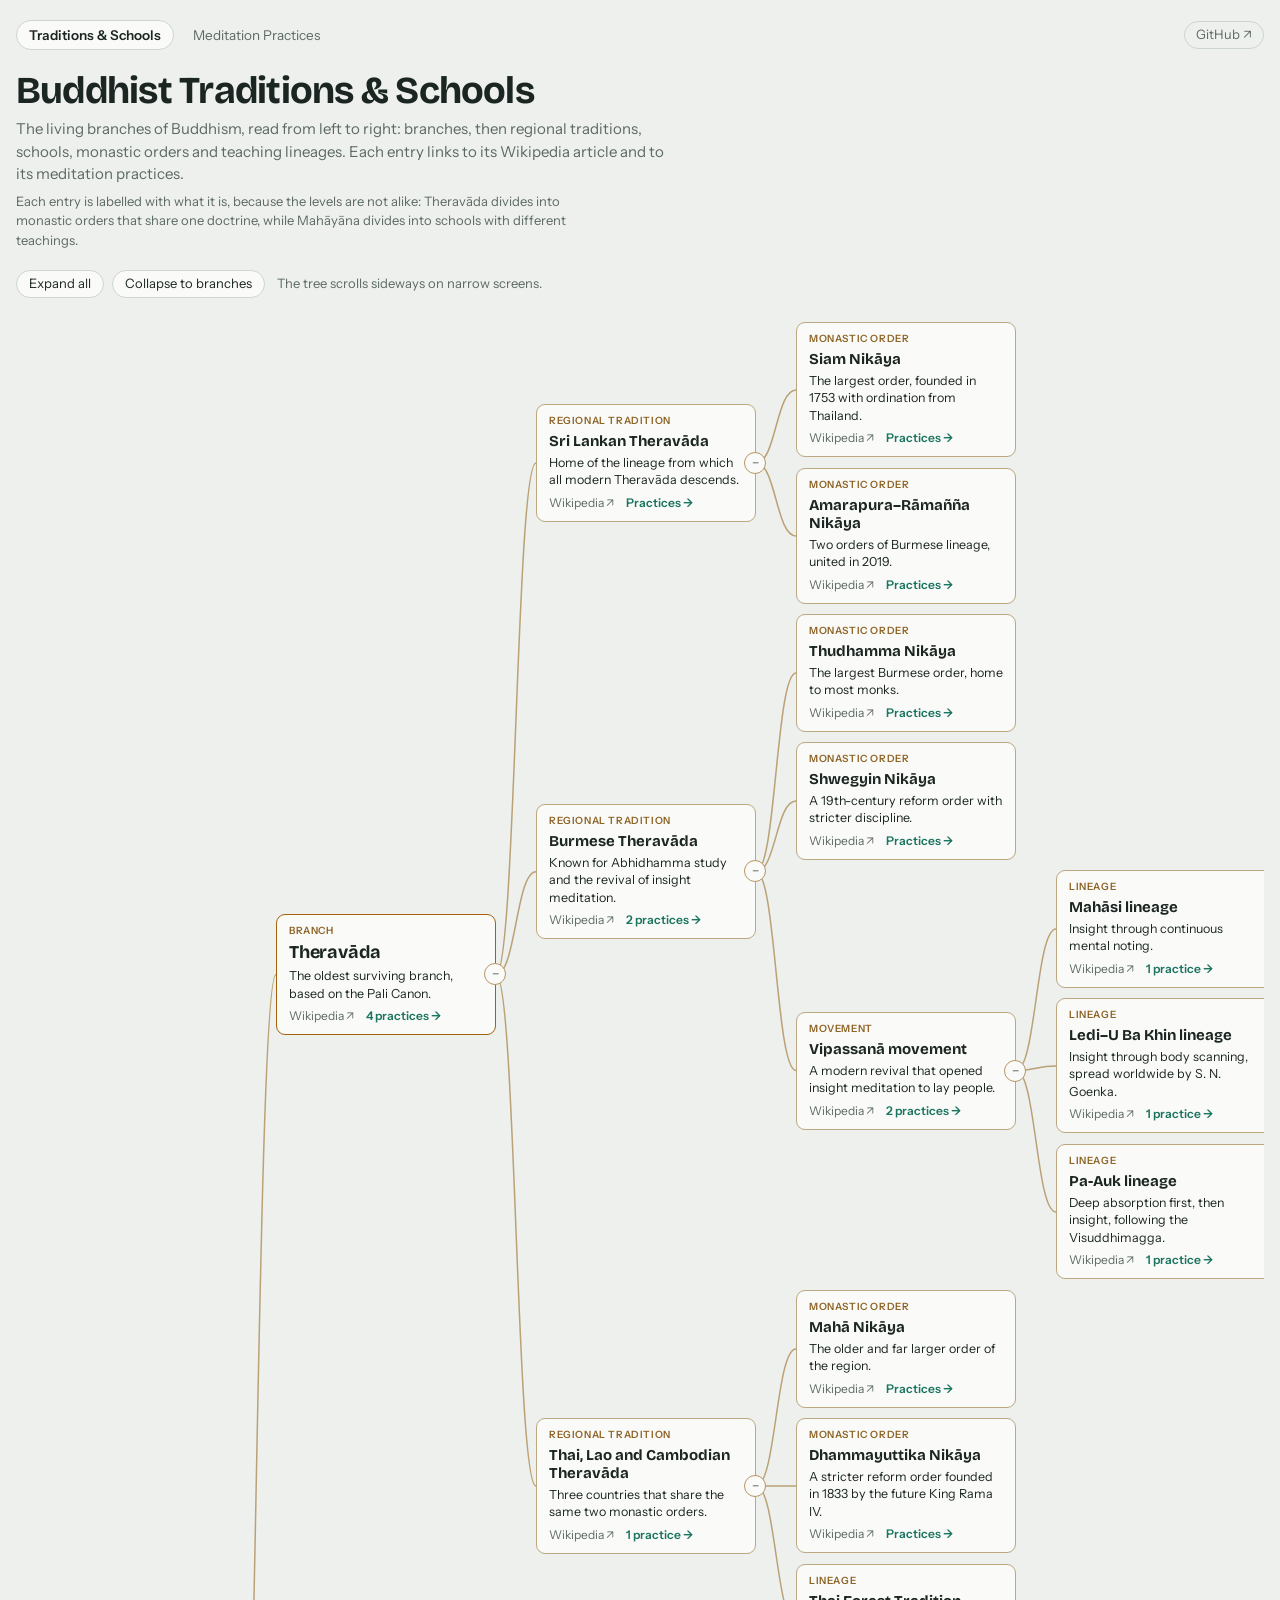
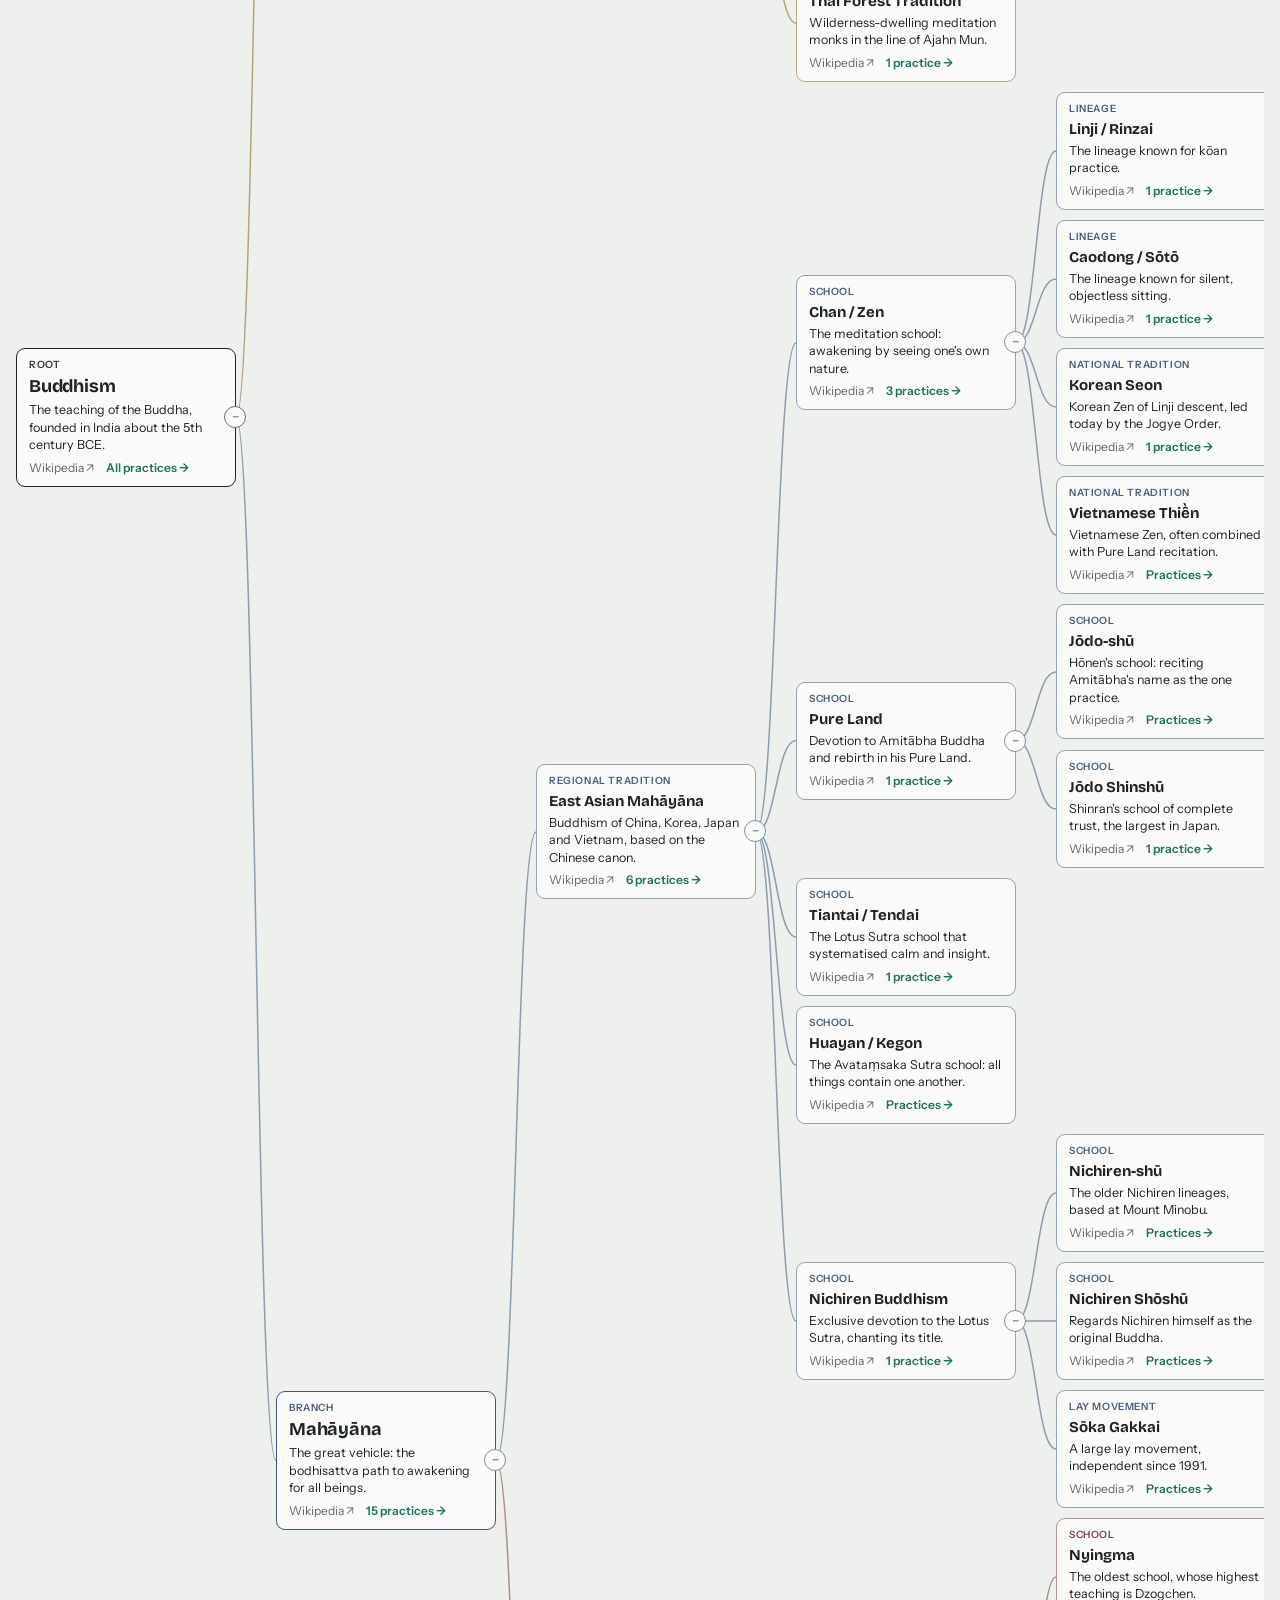
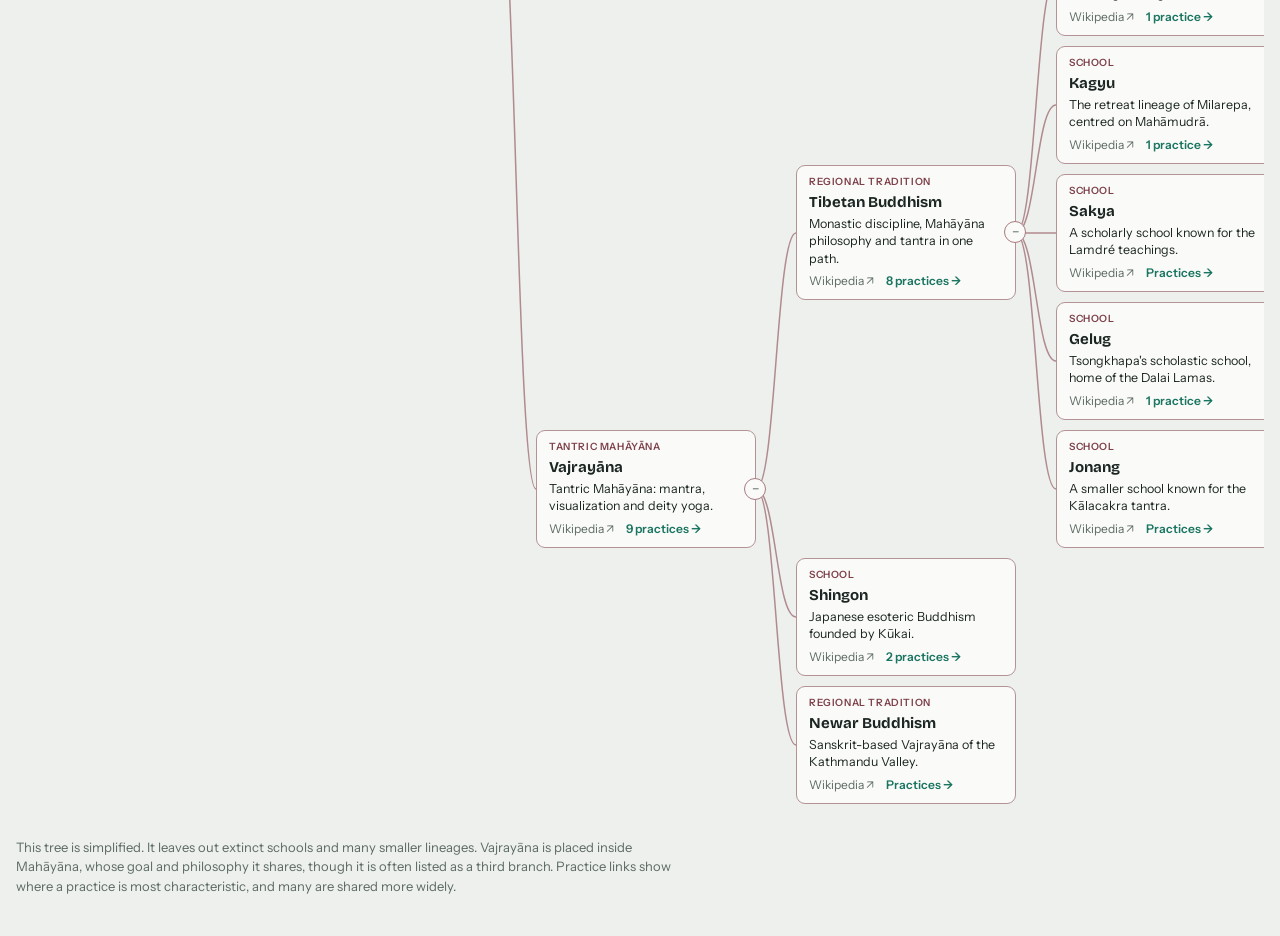
==== commit c8075b39: "Show traditions as a tidy tree with Wikipedia links Replace the indented list and side panel on the " ====
--- a/index.html
+++ b/index.html
@@ -3,13 +3,13 @@
 <head>
 <meta charset="utf-8">
 <meta name="viewport" content="width=device-width, initial-scale=1, viewport-fit=cover">
-<meta name="description" content="A tree of the major branches of Buddhism with their schools, orders and lineages, cross-referenced to the meditation practices of each.">
+<meta name="description" content="A tidy tree of the major branches of Buddhism with their schools, orders and lineages, linked to Wikipedia and to the meditation practices of each.">
 <title>Buddhist Traditions &amp; Schools</title>
 <link rel="stylesheet" href="https://fonts.googleapis.com/css2?family=Bricolage+Grotesque:opsz,wght@12..96,500;12..96,700&family=Instrument+Sans:ital,wght@0,400;0,500;0,600;1,400&display=swap">
 <link rel="stylesheet" href="site.css">
 </head>
 <body>
-<div class="page">
+<div class="page wide">
   <nav class="nav" aria-label="Pages">
     <a href="index.html" aria-current="page">Traditions &amp; Schools</a>
     <a href="practices.html">Meditation Practices</a>
@@ -18,24 +18,22 @@
 
   <header>
     <h1>Buddhist Traditions &amp; Schools</h1>
-    <p class="lede">The living branches of Buddhism with their regional traditions, schools, monastic orders and teaching lineages. Click any entry to read about it and to see the meditation practices associated with it.</p>
+    <p class="lede">The living branches of Buddhism, read from left to right: branches, then regional traditions, schools, monastic orders and teaching lineages. Each entry links to its Wikipedia article and to its meditation practices.</p>
     <p class="lede legend">Each entry is labelled with what it is, because the levels are not alike: Theravāda divides into monastic orders that share one doctrine, while Mahāyāna divides into schools with different teachings.</p>
   </header>
 
   <div class="treebar">
     <button class="pill" type="button" id="expand">Expand all</button>
     <button class="pill" type="button" id="collapse">Collapse to branches</button>
+    <span class="note">The tree scrolls sideways on narrow screens.</span>
   </div>
 
-  <main>
-    <section class="board" aria-label="Traditions tree">
-      <ul class="tree" id="tree"></ul>
-    </section>
-    <aside class="panel" id="panel" aria-live="polite"></aside>
-  </main>
+  <div class="tidy-wrap" id="wrap" tabindex="0" role="region" aria-label="Traditions tree">
+    <div class="tidy" id="tidy"><svg id="edges" aria-hidden="true"></svg></div>
+  </div>
 
   <footer>
-    <p>This tree is simplified. It leaves out extinct schools and many smaller lineages, and dates for early figures are traditional. Practice links show where a practice is most characteristic, and many are shared more widely.</p>
+    <p>This tree is simplified. It leaves out extinct schools and many smaller lineages. Vajrayāna is placed inside Mahāyāna, whose goal and philosophy it shares, though it is often listed as a third branch. Practice links show where a practice is most characteristic, and many are shared more widely.</p>
   </footer>
 </div>
 
@@ -44,10 +42,11 @@
 (function () {
   var D = window.BMM, byId = D.byId;
   var $ = function (id) { return document.getElementById(id); };
-  var wide = window.matchMedia && window.matchMedia("(min-width: 861px)").matches;
-  var state = { sel: wide ? "buddhism" : null, open: {} };
+  var SVGNS = "http://www.w3.org/2000/svg";
+  var GAPX = 40, GAPY = 10;
+  var state = { sel: null, open: {} };
   D.TRADITIONS.forEach(function (t) { state.open[t.id] = true; });
-  var rows = {};
+  var cards = {}, edges = {}, pos = {};
 
   function el(tag, cls, text) {
     var e = document.createElement(tag);
@@ -55,190 +54,131 @@
     if (text != null) e.textContent = text;
     return e;
   }
-  function count(id) { return D.practicesFor(id).direct.length; }
 
-  // ----- build the tree once -----
+  // ----- build every card once, in reading order -----
   function build(id) {
-    var t = byId[id], li = el("li");
-    var row = el("div", "row");
-    var tw = el("button", "twist" + (t.children.length ? "" : " leaf"));
-    tw.type = "button"; tw.dataset.twist = id;
-    tw.setAttribute("aria-label", "Show or hide the subdivisions of " + t.name);
-    tw.appendChild(el("span", null, "▶"));
-    if (!t.children.length) { tw.tabIndex = -1; tw.setAttribute("aria-hidden", "true"); }
-    row.appendChild(tw);
+    var t = byId[id];
+    var c = el("article", "tnode " + t.fam + " d" + Math.min(t.depth, 3));
+    c.id = "node-" + id;
+    c.appendChild(el("div", "kind", t.kind));
+    c.appendChild(el("h2", null, t.name));
+    c.appendChild(el("p", null, t.brief));
 
-    var b = el("button", "node " + t.fam + " d" + Math.min(t.depth, 3));
-    b.type = "button"; b.id = "node-" + id; b.dataset.go = id;
-    b.appendChild(el("span", "dot" + (t.depth > 1 ? " hollow" : "")));
-    b.appendChild(el("span", "nm", t.name));
-    var n = count(id);
-    if (n && id !== "buddhism") b.appendChild(el("span", "count", n + (n === 1 ? " practice" : " practices")));
-    b.appendChild(el("span", "kind", t.kind));
-    row.appendChild(b);
-    li.appendChild(row);
-    rows[id] = { li: li, node: b, twist: tw, sub: null };
+    var links = el("div", "links");
+    var w = el("a", null, "Wikipedia ↗");
+    w.href = t.wiki; w.target = "_blank"; w.rel = "noopener";
+    w.setAttribute("aria-label", t.name + " on Wikipedia");
+    links.appendChild(w);
+    var n = D.practicesFor(id).direct.length;
+    var p = el("a", "px", id === "buddhism" ? "All practices →" : n ? n + (n === 1 ? " practice →" : " practices →") : "Practices →");
+    p.href = "practices.html" + (id === "buddhism" ? "" : "#t-" + id);
+    p.setAttribute("aria-label", "Meditation practices of " + t.name);
+    links.appendChild(p);
+    c.appendChild(links);
 
     if (t.children.length) {
-      var ul = el("ul");
-      t.children.forEach(function (c) { ul.appendChild(build(c)); });
-      li.appendChild(ul);
-      rows[id].sub = ul;
+      var tw = el("button", "twist");
+      tw.type = "button"; tw.dataset.twist = id;
+      c.appendChild(tw);
     }
-    return li;
+    $("tidy").appendChild(c);
+    cards[id] = c;
+
+    if (t.parent) {
+      var path = document.createElementNS(SVGNS, "path");
+      path.setAttribute("class", t.fam);
+      $("edges").appendChild(path);
+      edges[id] = path;
+    }
+    t.children.forEach(build);
   }
-  $("tree").appendChild(build("buddhism"));
+  build("buddhism");
 
-  // ----- state to view -----
-  function render() {
+  // ----- tidy layout: leaves stack in order, each parent sits at the middle of its children -----
+  function kids(id) { return state.open[id] ? byId[id].children : []; }
+
+  function layout() {
+    var W = cards.buddhism.offsetWidth, h = {}, block = {}, maxDepth = 0;
+    var visible = {};
+    (function mark(id) { visible[id] = true; kids(id).forEach(mark); })("buddhism");
     D.TRADITIONS.forEach(function (t) {
-      var r = rows[t.id];
-      r.node.classList.toggle("sel", state.sel === t.id);
-      r.node.setAttribute("aria-pressed", state.sel === t.id ? "true" : "false");
-      if (r.sub) {
-        r.sub.hidden = !state.open[t.id];
-        r.twist.setAttribute("aria-expanded", state.open[t.id] ? "true" : "false");
+      cards[t.id].hidden = !visible[t.id];
+      if (edges[t.id]) edges[t.id].style.display = visible[t.id] ? "" : "none";
+      var tw = cards[t.id].querySelector(".twist");
+      if (tw) {
+        tw.textContent = state.open[t.id] ? "−" : "+";
+        tw.setAttribute("aria-expanded", state.open[t.id] ? "true" : "false");
+        tw.setAttribute("aria-label", (state.open[t.id] ? "Hide" : "Show") + " the subdivisions of " + t.name);
+      }
+      cards[t.id].classList.toggle("sel", state.sel === t.id);
+    });
+    Object.keys(visible).forEach(function (id) { h[id] = cards[id].offsetHeight; });
+
+    function size(id) {
+      var k = kids(id), total = 0;
+      k.forEach(function (c) { total += size(c) + GAPY; });
+      block[id] = Math.max(h[id], k.length ? total - GAPY : 0);
+      return block[id];
+    }
+    function place(id, depth, top) {
+      var k = kids(id), x = depth * (W + GAPX), y = top;
+      maxDepth = Math.max(maxDepth, depth);
+      if (k.length) {
+        var total = -GAPY;
+        k.forEach(function (c) { total += block[c] + GAPY; });
+        var at = top + (block[id] - total) / 2;
+        k.forEach(function (c) { place(c, depth + 1, at); at += block[c] + GAPY; });
+        var a = pos[k[0]], b = pos[k[k.length - 1]];
+        y = (a.y + a.h / 2 + b.y + b.h / 2) / 2 - h[id] / 2;
+        y = Math.min(Math.max(y, top), top + block[id] - h[id]);
+      }
+      pos[id] = { x: x, y: y, h: h[id] };
+    }
+    var total = size("buddhism");
+    place("buddhism", 0, 0);
+
+    Object.keys(visible).forEach(function (id) {
+      var p = pos[id];
+      cards[id].style.transform = "translate(" + p.x + "px," + Math.round(p.y) + "px)";
+      var par = byId[id].parent;
+      if (par) {
+        var q = pos[par], x1 = q.x + W, y1 = q.y + q.h / 2, x2 = p.x, y2 = p.y + p.h / 2, mx = (x1 + x2) / 2;
+        edges[id].setAttribute("d", "M" + x1 + "," + y1.toFixed(1) + " C" + mx + "," + y1.toFixed(1) + " " + mx + "," + y2.toFixed(1) + " " + x2 + "," + y2.toFixed(1));
       }
     });
-    renderPanel(state.sel ? byId[state.sel] : null);
+    var tidy = $("tidy");
+    tidy.style.height = Math.ceil(total) + "px";
+    tidy.style.width = ((maxDepth + 1) * W + maxDepth * GAPX) + "px";
   }
 
-  function section(p, title) {
-    var s = el("div", "sec");
-    s.appendChild(el("div", "sub", title));
-    p.appendChild(s);
-    return s;
-  }
-  function nodeButton(t, cls) {
-    var b = el("button", cls + " " + t.fam);
-    b.type = "button"; b.dataset.go = t.id;
-    return b;
-  }
-  function practiceLink(entry) {
-    var p = entry.p, a = el("a", "item");
-    a.href = "practices.html#p-" + p.id;
-    a.appendChild(el("span", "go", "→"));
-    a.appendChild(el("b", null, p.name));
-    var st = D.shortTerm(p);
-    if (st) a.appendChild(el("i", "tm2", st));
-    if (entry.techs.length) {
-      a.appendChild(el("span", "why", "Technique: " + entry.techs.map(function (k) { return k.name; }).join(", ")));
-    }
-    return a;
-  }
-
-  function renderPanel(t) {
-    var p = $("panel");
-    p.textContent = "";
-    p.classList.toggle("empty", !t);
-    if (!t) {
-      p.appendChild(el("div", "eyebrow", "Details"));
-      p.appendChild(el("p", null, "Click an entry in the tree to read about it and see its meditation practices."));
-      return;
-    }
-    var top = el("div", "panel-top");
-    top.appendChild(el("div", "eyebrow", t.kind));
-    var x = el("button", "close", "×");
-    x.type = "button"; x.id = "close"; x.setAttribute("aria-label", "Close details");
-    top.appendChild(x);
-    p.appendChild(top);
-
-    var head = el("div", "sec");
-    var anc = D.ancestors(t.id).reverse();
-    if (anc.length) {
-      var cr = el("div", "crumbs");
-      anc.forEach(function (a, i) {
-        if (i) cr.appendChild(el("span", null, "›"));
-        var b = nodeButton(byId[a], "tag");
-        b.textContent = byId[a].name;
-        cr.appendChild(b);
-      });
-      head.appendChild(cr);
-    }
-    head.appendChild(el("h2", null, t.name));
-    if (t.term && D.shortTerm(t)) {
-      var tp = el("p", "term");
-      if (t.lang) tp.appendChild(el("span", "lang", t.lang));
-      tp.appendChild(el("i", null, t.term));
-      head.appendChild(tp);
-    }
-    if (t.gloss) head.appendChild(el("p", "note", t.gloss));
-    if (t.region) head.appendChild(el("p", "note", t.region));
-    p.appendChild(head);
-    p.appendChild(el("p", null, t.desc));
-
-    if (t.children.length) {
-      var s1 = section(p, "Subdivisions"), tags = el("div", "tags");
-      t.children.forEach(function (c) {
-        var b = nodeButton(byId[c], "tag");
-        b.appendChild(el("span", "dot hollow"));
-        b.appendChild(el("span", null, byId[c].name));
-        tags.appendChild(b);
-      });
-      s1.appendChild(tags);
-    }
-
-    var pr = D.practicesFor(t.id);
-    var s2 = section(p, t.id === "buddhism" ? "Practised in every tradition" : "Meditation practices");
-    if (pr.direct.length) {
-      var ul = el("ul", "list");
-      pr.direct.forEach(function (e) { var li = el("li"); li.appendChild(practiceLink(e)); ul.appendChild(li); });
-      s2.appendChild(ul);
-    } else {
-      s2.appendChild(el("p", "note", "No practice on the map is specific to this entry. It follows the practices of the wider tradition below."));
-    }
-    if (pr.shared.length) {
-      var s3 = section(p, "Shared with the wider tradition"), tg = el("div", "tags");
-      pr.shared.forEach(function (e) {
-        var a = el("a", "tag qual", e.p.name);
-        a.href = "practices.html#p-" + e.p.id;
-        tg.appendChild(a);
-      });
-      s3.appendChild(tg);
-    }
-    var all = el("a", "xref", t.id === "buddhism" ? "Open the practices map →" : "Show " + t.name + " on the practices map →");
-    all.href = "practices.html" + (t.id === "buddhism" ? "" : "#t-" + t.id);
-    p.appendChild(all);
-    p.scrollTop = 0;
-  }
-
-  function select(id, scroll) {
+  function select(id) {
     state.sel = id;
-    if (id) D.ancestors(id).forEach(function (a) { state.open[a] = true; });
-    render();
-    try { history.replaceState(null, "", id ? "#" + id : location.pathname + location.search); } catch (e) {}
-    if (id && scroll) {
-      var still = window.matchMedia && window.matchMedia("(prefers-reduced-motion: reduce)").matches;
-      rows[id].node.scrollIntoView({ block: "center", behavior: still ? "auto" : "smooth" });
-    }
+    D.ancestors(id).forEach(function (a) { state.open[a] = true; });
+    layout();
+    var still = window.matchMedia && window.matchMedia("(prefers-reduced-motion: reduce)").matches;
+    cards[id].scrollIntoView({ block: "center", inline: "center", behavior: still ? "auto" : "smooth" });
   }
 
   // ----- events -----
   document.addEventListener("click", function (e) {
     var t = e.target;
     var tw = t.closest("[data-twist]");
-    if (tw) { state.open[tw.dataset.twist] = !state.open[tw.dataset.twist]; render(); return; }
-    var go = t.closest("[data-go]");
-    if (go) {
-      var inTree = !!go.closest("#tree");
-      select(inTree && state.sel === go.dataset.go ? null : go.dataset.go, !inTree);
-      return;
-    }
-    if (t.closest("#close")) { select(null); return; }
-    if (t.closest("#expand")) { D.TRADITIONS.forEach(function (x) { state.open[x.id] = true; }); render(); return; }
-    if (t.closest("#collapse")) {
-      D.TRADITIONS.forEach(function (x) { state.open[x.id] = x.depth < 1; });
-      render();
-    }
+    if (tw) { state.open[tw.dataset.twist] = !state.open[tw.dataset.twist]; layout(); return; }
+    if (t.closest("#expand")) { D.TRADITIONS.forEach(function (x) { state.open[x.id] = true; }); layout(); return; }
+    if (t.closest("#collapse")) { D.TRADITIONS.forEach(function (x) { state.open[x.id] = x.depth < 1; }); layout(); }
   });
 
-  function fromHash(scroll) {
+  // index.html#<tradition id> highlights that entry; this is how the practices page links here
+  function fromHash() {
     var h = decodeURIComponent(location.hash.slice(1));
-    if (h && byId[h] && byId[h].set === "trad") { select(h, scroll); return true; }
+    if (h && byId[h] && byId[h].set === "trad") { select(h); return true; }
     return false;
   }
-  window.addEventListener("hashchange", function () { fromHash(true); });
-  if (!fromHash(true)) render();
+  window.addEventListener("hashchange", fromHash);
+  window.addEventListener("resize", layout);
+  if (document.fonts && document.fonts.ready) document.fonts.ready.then(layout);
+  if (!fromHash()) layout();
+  requestAnimationFrame(function () { requestAnimationFrame(function () { $("tidy").classList.add("ready"); }); });
 })();
 </script>
 </body>
--- a/site.css
+++ b/site.css
@@ -146,30 +146,36 @@
 .techline b { font-weight: 600; }
 .tile .tags { position: relative; z-index: 1; }
 
-/* ---------- tree (traditions) ---------- */
+/* ---------- tidy tree (traditions) ---------- */
+.page.wide { max-width: 1320px; }
 .treebar { display: flex; flex-wrap: wrap; gap: 8px; align-items: center; }
-.tree, .tree ul { list-style: none; margin: 0; padding: 0; }
-.tree ul { margin-left: 13px; padding-left: 14px; border-left: 1px solid var(--hair); }
-.tree li { padding-top: 5px; }
-.row { display: flex; align-items: stretch; gap: 2px; min-width: 0; }
+.treebar .note { margin-left: 4px; }
+.tidy-wrap { overflow: auto; padding: 4px 14px 14px 2px; margin-left: -2px; }
+.tidy { position: relative; --w: 220px; }
+.tidy svg { position: absolute; inset: 0; width: 100%; height: 100%; overflow: visible; pointer-events: none; }
+.tidy path { fill: none; stroke: color-mix(in srgb, var(--c) 45%, var(--hair)); stroke-width: 1.5; }
+.tnode {
+  position: absolute; left: 0; top: 0; width: var(--w); display: flex; flex-direction: column; gap: 4px;
+  background: var(--surface); border: 1px solid color-mix(in srgb, var(--c) 40%, var(--hair)); border-radius: 9px;
+  padding: 8px 12px 9px; scroll-margin: 60px;
+}
+.tidy.ready .tnode { transition: transform .25s ease, border-color .18s, background .18s; }
+.tnode.d0, .tnode.d1 { border-color: var(--c); border-width: 1.5px; }
+.tnode.sel { border-color: var(--c); background: color-mix(in srgb, var(--c) 14%, var(--surface)); box-shadow: 0 0 0 3px color-mix(in srgb, var(--c) 25%, transparent); }
+.tnode .kind { letter-spacing: .06em; font-size: 10px; color: color-mix(in srgb, var(--c) 70%, var(--muted)); }
+.tnode h2 { margin: 0; font-family: var(--display); font-weight: 700; font-size: 15px; line-height: 1.2; overflow-wrap: anywhere; }
+.tnode.d0 h2, .tnode.d1 h2 { font-size: 18px; letter-spacing: -0.01em; }
+.tnode p { margin: 0; font-size: 12.5px; line-height: 1.4; color: var(--fg); }
+.tnode .links { display: flex; flex-wrap: wrap; gap: 2px 12px; font-size: 12px; margin-top: 1px; }
+.tnode .links a { color: var(--muted); text-decoration: none; white-space: nowrap; }
+.tnode .links a:hover { color: var(--fg); text-decoration: underline; }
+.tnode .links a.px { color: var(--jade); font-weight: 600; }
 .twist {
-  flex: none; width: 26px; border: 0; background: transparent; border-radius: 6px; color: var(--muted);
-  font-size: 11px; line-height: 1; padding: 0;
-}
-.twist:hover { background: color-mix(in srgb, var(--fg) 8%, transparent); color: var(--fg); }
-.twist[aria-expanded="true"] span { display: inline-block; transform: rotate(90deg); }
-.twist.leaf { visibility: hidden; }
-.node {
-  flex: 1; min-width: 0; display: flex; flex-wrap: wrap; align-items: baseline; gap: 2px 9px; text-align: left;
-  background: var(--surface); border: 1px solid var(--hair); border-radius: 8px; padding: 6px 11px;
-  transition: border-color .18s, background .18s;
-}
-.node:hover { border-color: var(--muted); }
-.node.sel { border-color: var(--c); background: color-mix(in srgb, var(--c) 13%, var(--surface)); }
-.node .nm { font-weight: 600; overflow-wrap: anywhere; }
-.node.d0 .nm, .node.d1 .nm { font-family: var(--display); font-size: 17px; letter-spacing: -0.01em; }
-.node .kind { margin-left: auto; padding-left: 8px; white-space: nowrap; letter-spacing: .06em; }
-.node .count { font-size: 12px; color: var(--muted); white-space: nowrap; }
+  position: absolute; right: -11px; top: 50%; width: 22px; height: 22px; margin-top: -11px; padding: 0;
+  border: 1px solid color-mix(in srgb, var(--c) 55%, var(--hair)); border-radius: 50%; background: var(--surface);
+  color: var(--muted); font-size: 14px; line-height: 1;
+}
+.twist:hover { color: var(--fg); border-color: var(--c); }
 
 /* ---------- detail panel ---------- */
 .panel {
@@ -218,10 +224,8 @@
 }
 @media (max-width: 560px) {
   .frow { grid-template-columns: minmax(0, 1fr); gap: 5px; }
-  .tree ul { margin-left: 8px; padding-left: 8px; }
-  .twist { width: 22px; }
-  .node .kind { display: none; }
+  .tidy { --w: 196px; }
 }
 @media (prefers-reduced-motion: reduce) {
-  .tile, .node { transition: none; }
-}
+  .tile, .tnode { transition: none; }
+}
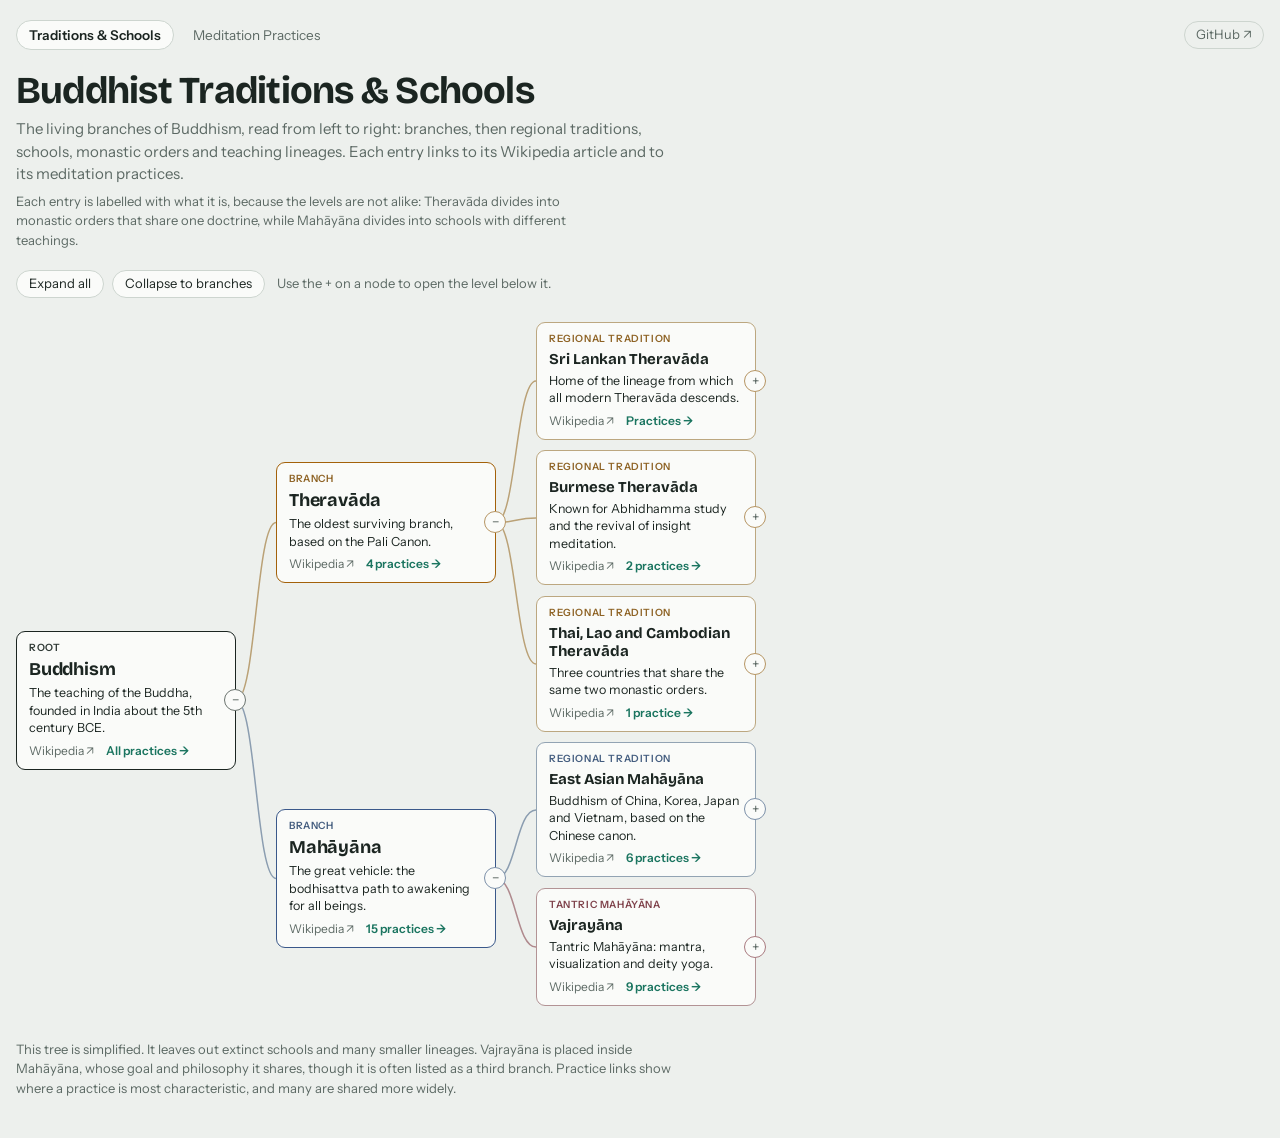
==== commit 6a188083: "Open the traditions tree as an overview Start with the branches and the level below them so the whol" ====
--- a/index.html
+++ b/index.html
@@ -25,7 +25,7 @@
   <div class="treebar">
     <button class="pill" type="button" id="expand">Expand all</button>
     <button class="pill" type="button" id="collapse">Collapse to branches</button>
-    <span class="note">The tree scrolls sideways on narrow screens.</span>
+    <span class="note">Use the + on a node to open the level below it.</span>
   </div>
 
   <div class="tidy-wrap" id="wrap" tabindex="0" role="region" aria-label="Traditions tree">
@@ -45,7 +45,8 @@
   var SVGNS = "http://www.w3.org/2000/svg";
   var GAPX = 40, GAPY = 10;
   var state = { sel: null, open: {} };
-  D.TRADITIONS.forEach(function (t) { state.open[t.id] = true; });
+  // start with the overview: branches and the level below them; deeper levels open from the node
+  D.TRADITIONS.forEach(function (t) { state.open[t.id] = t.depth < 2; });
   var cards = {}, edges = {}, pos = {};
 
   function el(tag, cls, text) {
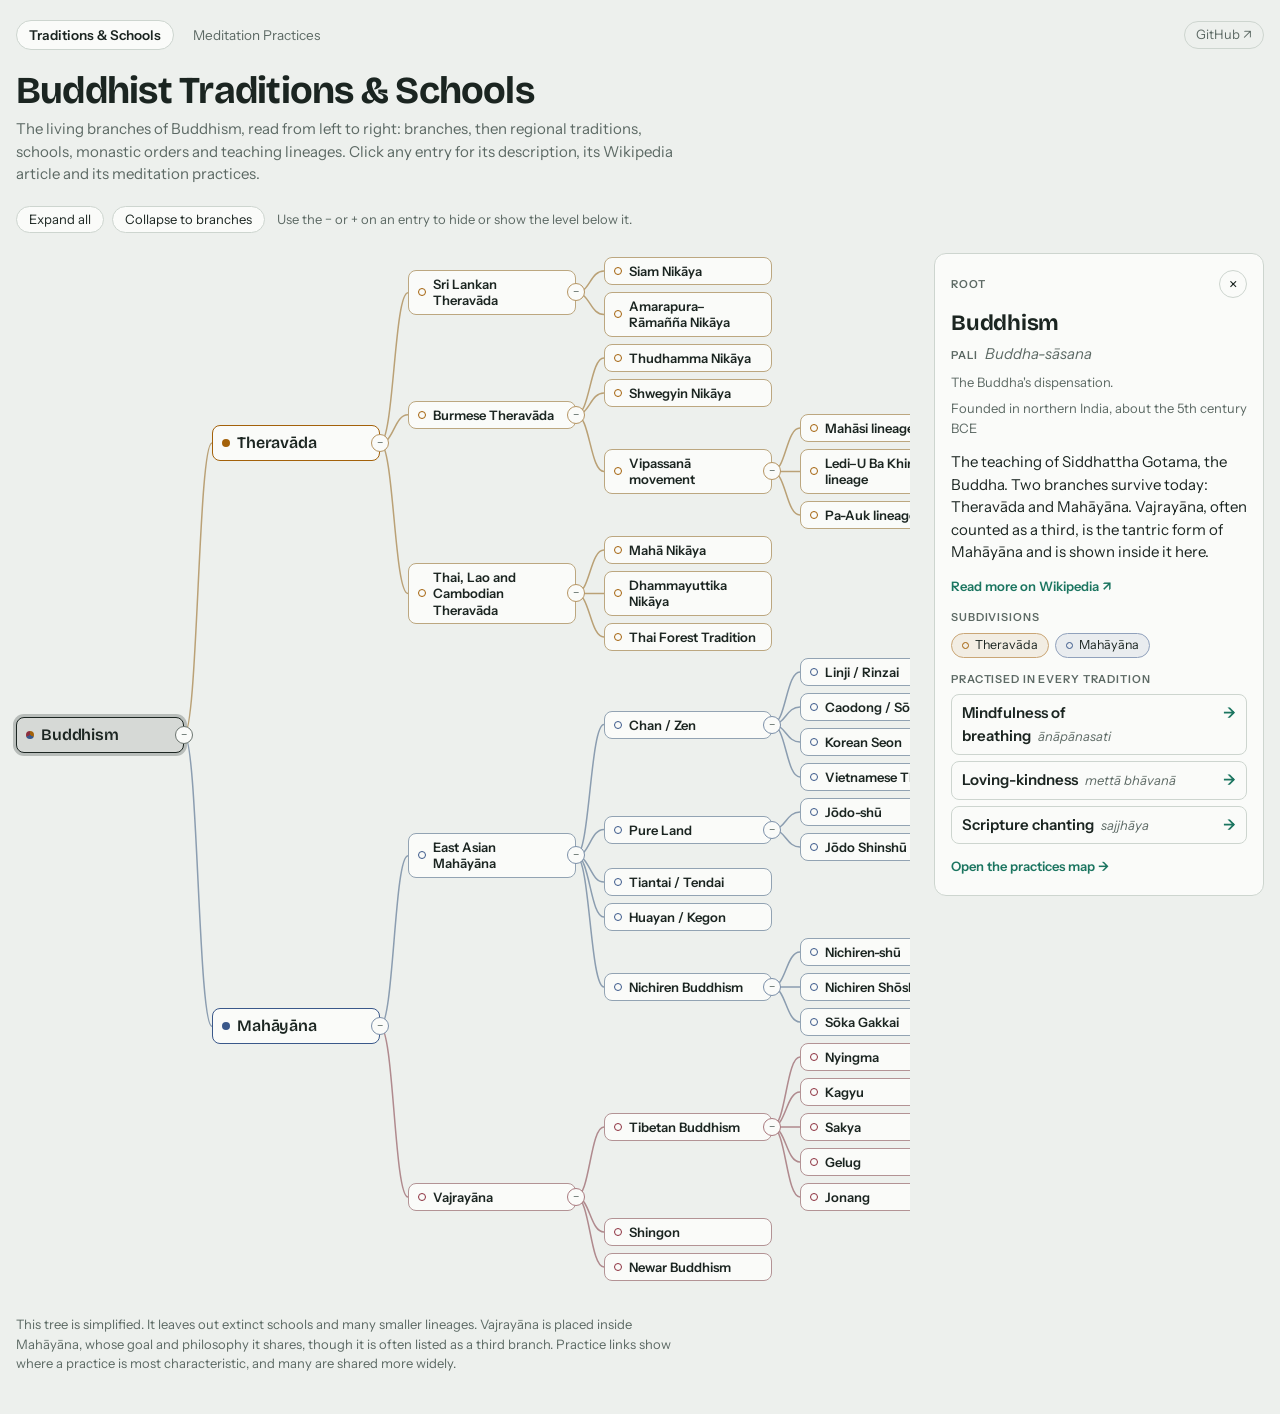
==== commit eb804d2b: "Make the traditions tree compact with a detail panel Tree nodes now show only the name. Selecting on" ====
--- a/index.html
+++ b/index.html
@@ -18,19 +18,21 @@
 
   <header>
     <h1>Buddhist Traditions &amp; Schools</h1>
-    <p class="lede">The living branches of Buddhism, read from left to right: branches, then regional traditions, schools, monastic orders and teaching lineages. Each entry links to its Wikipedia article and to its meditation practices.</p>
-    <p class="lede legend">Each entry is labelled with what it is, because the levels are not alike: Theravāda divides into monastic orders that share one doctrine, while Mahāyāna divides into schools with different teachings.</p>
+    <p class="lede">The living branches of Buddhism, read from left to right: branches, then regional traditions, schools, monastic orders and teaching lineages. Click any entry for its description, its Wikipedia article and its meditation practices.</p>
   </header>
 
   <div class="treebar">
     <button class="pill" type="button" id="expand">Expand all</button>
     <button class="pill" type="button" id="collapse">Collapse to branches</button>
-    <span class="note">Use the + on a node to open the level below it.</span>
+    <span class="note">Use the &minus; or + on an entry to hide or show the level below it.</span>
   </div>
 
-  <div class="tidy-wrap" id="wrap" tabindex="0" role="region" aria-label="Traditions tree">
-    <div class="tidy" id="tidy"><svg id="edges" aria-hidden="true"></svg></div>
-  </div>
+  <main>
+    <div class="tidy-wrap" id="wrap" tabindex="0" role="region" aria-label="Traditions tree">
+      <div class="tidy" id="tidy"><svg id="edges" aria-hidden="true"></svg></div>
+    </div>
+    <aside class="panel" id="panel" aria-live="polite"></aside>
+  </main>
 
   <footer>
     <p>This tree is simplified. It leaves out extinct schools and many smaller lineages. Vajrayāna is placed inside Mahāyāna, whose goal and philosophy it shares, though it is often listed as a third branch. Practice links show where a practice is most characteristic, and many are shared more widely.</p>
@@ -43,10 +45,10 @@
   var D = window.BMM, byId = D.byId;
   var $ = function (id) { return document.getElementById(id); };
   var SVGNS = "http://www.w3.org/2000/svg";
-  var GAPX = 40, GAPY = 10;
-  var state = { sel: null, open: {} };
-  // start with the overview: branches and the level below them; deeper levels open from the node
-  D.TRADITIONS.forEach(function (t) { state.open[t.id] = t.depth < 2; });
+  var GAPX = 28, GAPY = 7;
+  var wide = window.matchMedia && window.matchMedia("(min-width: 861px)").matches;
+  var state = { sel: wide ? "buddhism" : null, open: {} };
+  D.TRADITIONS.forEach(function (t) { state.open[t.id] = true; });
   var cards = {}, edges = {}, pos = {};
 
   function el(tag, cls, text) {
@@ -56,27 +58,15 @@
     return e;
   }
 
-  // ----- build every card once, in reading order -----
+  // ----- build every node once, in reading order -----
   function build(id) {
     var t = byId[id];
-    var c = el("article", "tnode " + t.fam + " d" + Math.min(t.depth, 3));
-    c.id = "node-" + id;
-    c.appendChild(el("div", "kind", t.kind));
-    c.appendChild(el("h2", null, t.name));
-    c.appendChild(el("p", null, t.brief));
-
-    var links = el("div", "links");
-    var w = el("a", null, "Wikipedia ↗");
-    w.href = t.wiki; w.target = "_blank"; w.rel = "noopener";
-    w.setAttribute("aria-label", t.name + " on Wikipedia");
-    links.appendChild(w);
-    var n = D.practicesFor(id).direct.length;
-    var p = el("a", "px", id === "buddhism" ? "All practices →" : n ? n + (n === 1 ? " practice →" : " practices →") : "Practices →");
-    p.href = "practices.html" + (id === "buddhism" ? "" : "#t-" + id);
-    p.setAttribute("aria-label", "Meditation practices of " + t.name);
-    links.appendChild(p);
-    c.appendChild(links);
-
+    var c = el("div", "tnode " + t.fam + " d" + Math.min(t.depth, 3));
+    var b = el("button", "pick");
+    b.type = "button"; b.id = "node-" + id; b.dataset.go = id;
+    b.appendChild(el("span", "dot" + (t.depth > 1 ? " hollow" : "")));
+    b.appendChild(el("span", null, t.name));
+    c.appendChild(b);
     if (t.children.length) {
       var tw = el("button", "twist");
       tw.type = "button"; tw.dataset.twist = id;
@@ -84,7 +74,6 @@
     }
     $("tidy").appendChild(c);
     cards[id] = c;
-
     if (t.parent) {
       var path = document.createElementNS(SVGNS, "path");
       path.setAttribute("class", t.fam);
@@ -99,19 +88,20 @@
   function kids(id) { return state.open[id] ? byId[id].children : []; }
 
   function layout() {
-    var W = cards.buddhism.offsetWidth, h = {}, block = {}, maxDepth = 0;
-    var visible = {};
+    var W = cards.buddhism.offsetWidth, h = {}, block = {}, maxDepth = 0, visible = {};
     (function mark(id) { visible[id] = true; kids(id).forEach(mark); })("buddhism");
     D.TRADITIONS.forEach(function (t) {
-      cards[t.id].hidden = !visible[t.id];
+      var c = cards[t.id];
+      c.hidden = !visible[t.id];
       if (edges[t.id]) edges[t.id].style.display = visible[t.id] ? "" : "none";
-      var tw = cards[t.id].querySelector(".twist");
+      var tw = c.querySelector(".twist");
       if (tw) {
         tw.textContent = state.open[t.id] ? "−" : "+";
         tw.setAttribute("aria-expanded", state.open[t.id] ? "true" : "false");
         tw.setAttribute("aria-label", (state.open[t.id] ? "Hide" : "Show") + " the subdivisions of " + t.name);
       }
-      cards[t.id].classList.toggle("sel", state.sel === t.id);
+      c.classList.toggle("sel", state.sel === t.id);
+      c.firstChild.setAttribute("aria-pressed", state.sel === t.id ? "true" : "false");
     });
     Object.keys(visible).forEach(function (id) { h[id] = cards[id].offsetHeight; });
 
@@ -122,7 +112,7 @@
       return block[id];
     }
     function place(id, depth, top) {
-      var k = kids(id), x = depth * (W + GAPX), y = top;
+      var k = kids(id), y = top;
       maxDepth = Math.max(maxDepth, depth);
       if (k.length) {
         var total = -GAPY;
@@ -133,7 +123,7 @@
         y = (a.y + a.h / 2 + b.y + b.h / 2) / 2 - h[id] / 2;
         y = Math.min(Math.max(y, top), top + block[id] - h[id]);
       }
-      pos[id] = { x: x, y: y, h: h[id] };
+      pos[id] = { x: depth * (W + GAPX), y: y, h: h[id] };
     }
     var total = size("buddhism");
     place("buddhism", 0, 0);
@@ -147,17 +137,117 @@
         edges[id].setAttribute("d", "M" + x1 + "," + y1.toFixed(1) + " C" + mx + "," + y1.toFixed(1) + " " + mx + "," + y2.toFixed(1) + " " + x2 + "," + y2.toFixed(1));
       }
     });
-    var tidy = $("tidy");
-    tidy.style.height = Math.ceil(total) + "px";
-    tidy.style.width = ((maxDepth + 1) * W + maxDepth * GAPX) + "px";
-  }
-
-  function select(id) {
+    $("tidy").style.height = Math.ceil(total) + "px";
+    $("tidy").style.width = ((maxDepth + 1) * W + maxDepth * GAPX) + "px";
+  }
+
+  // ----- detail panel -----
+  function section(p, title) {
+    var s = el("div", "sec");
+    s.appendChild(el("div", "sub", title));
+    p.appendChild(s);
+    return s;
+  }
+  function nodeTag(t, dot) {
+    var b = el("button", "tag " + t.fam);
+    b.type = "button"; b.dataset.go = t.id;
+    if (dot) b.appendChild(el("span", "dot hollow"));
+    b.appendChild(el("span", null, t.name));
+    return b;
+  }
+  function practiceLink(entry) {
+    var p = entry.p, a = el("a", "item");
+    a.href = "practices.html#p-" + p.id;
+    a.appendChild(el("span", "go", "→"));
+    a.appendChild(el("b", null, p.name));
+    var st = D.shortTerm(p);
+    if (st) a.appendChild(el("i", "tm2", st));
+    if (entry.techs.length) a.appendChild(el("span", "why", "Technique: " + entry.techs.map(function (k) { return k.name; }).join(", ")));
+    return a;
+  }
+
+  function renderPanel() {
+    var t = state.sel ? byId[state.sel] : null, p = $("panel");
+    p.textContent = "";
+    p.classList.toggle("empty", !t);
+    if (!t) {
+      p.appendChild(el("div", "eyebrow", "Details"));
+      p.appendChild(el("p", null, "Click an entry in the tree to read about it, open its Wikipedia article and see its meditation practices."));
+      return;
+    }
+    var top = el("div", "panel-top");
+    top.appendChild(el("div", "eyebrow", t.kind));
+    var x = el("button", "close", "×");
+    x.type = "button"; x.id = "close"; x.setAttribute("aria-label", "Close details");
+    top.appendChild(x);
+    p.appendChild(top);
+
+    var head = el("div", "sec");
+    var anc = D.ancestors(t.id).reverse();
+    if (anc.length) {
+      var cr = el("div", "crumbs");
+      anc.forEach(function (a, i) {
+        if (i) cr.appendChild(el("span", null, "›"));
+        cr.appendChild(nodeTag(byId[a], false));
+      });
+      head.appendChild(cr);
+    }
+    head.appendChild(el("h2", null, t.name));
+    if (D.shortTerm(t)) {
+      var tp = el("p", "term");
+      if (t.lang) tp.appendChild(el("span", "lang", t.lang));
+      tp.appendChild(el("i", null, t.term));
+      head.appendChild(tp);
+    }
+    if (t.gloss) head.appendChild(el("p", "note", t.gloss));
+    if (t.region) head.appendChild(el("p", "note", t.region));
+    p.appendChild(head);
+    p.appendChild(el("p", null, t.desc));
+
+    var w = el("a", "xref", "Read more on Wikipedia ↗");
+    w.href = t.wiki; w.target = "_blank"; w.rel = "noopener";
+    p.appendChild(w);
+
+    if (t.children.length) {
+      var s1 = section(p, "Subdivisions"), tags = el("div", "tags");
+      t.children.forEach(function (c) { tags.appendChild(nodeTag(byId[c], true)); });
+      s1.appendChild(tags);
+    }
+
+    var pr = D.practicesFor(t.id);
+    var s2 = section(p, t.id === "buddhism" ? "Practised in every tradition" : "Meditation practices");
+    if (pr.direct.length) {
+      var ul = el("ul", "list");
+      pr.direct.forEach(function (e) { var li = el("li"); li.appendChild(practiceLink(e)); ul.appendChild(li); });
+      s2.appendChild(ul);
+    } else {
+      s2.appendChild(el("p", "note", "No practice on the map is specific to this entry. It follows the practices of the wider tradition below."));
+    }
+    if (pr.shared.length) {
+      var s3 = section(p, "Shared with the wider tradition"), tg = el("div", "tags");
+      pr.shared.forEach(function (e) {
+        var a = el("a", "tag qual", e.p.name);
+        a.href = "practices.html#p-" + e.p.id;
+        tg.appendChild(a);
+      });
+      s3.appendChild(tg);
+    }
+    var all = el("a", "xref", t.id === "buddhism" ? "Open the practices map →" : "Show " + t.name + " on the practices map →");
+    all.href = "practices.html" + (t.id === "buddhism" ? "" : "#t-" + t.id);
+    p.appendChild(all);
+    p.scrollTop = 0;
+  }
+
+  function select(id, scroll) {
     state.sel = id;
-    D.ancestors(id).forEach(function (a) { state.open[a] = true; });
+    if (id) D.ancestors(id).forEach(function (a) { state.open[a] = true; });
     layout();
-    var still = window.matchMedia && window.matchMedia("(prefers-reduced-motion: reduce)").matches;
-    cards[id].scrollIntoView({ block: "center", inline: "center", behavior: still ? "auto" : "smooth" });
+    renderPanel();
+    try { history.replaceState(null, "", id ? "#" + id : location.pathname + location.search); } catch (e) {}
+    if (id && scroll) {
+      var still = window.matchMedia && window.matchMedia("(prefers-reduced-motion: reduce)").matches;
+      cards[id].firstChild.scrollIntoView({ block: "center", inline: "center", behavior: still ? "auto" : "smooth" });
+    }
   }
 
   // ----- events -----
@@ -165,20 +255,27 @@
     var t = e.target;
     var tw = t.closest("[data-twist]");
     if (tw) { state.open[tw.dataset.twist] = !state.open[tw.dataset.twist]; layout(); return; }
+    var go = t.closest("[data-go]");
+    if (go) {
+      var inTree = !!go.closest("#tidy");
+      select(inTree && state.sel === go.dataset.go ? null : go.dataset.go, !inTree);
+      return;
+    }
+    if (t.closest("#close")) { select(null); return; }
     if (t.closest("#expand")) { D.TRADITIONS.forEach(function (x) { state.open[x.id] = true; }); layout(); return; }
     if (t.closest("#collapse")) { D.TRADITIONS.forEach(function (x) { state.open[x.id] = x.depth < 1; }); layout(); }
   });
 
-  // index.html#<tradition id> highlights that entry; this is how the practices page links here
+  // index.html#<tradition id> selects that entry; this is how the practices page links here
   function fromHash() {
     var h = decodeURIComponent(location.hash.slice(1));
-    if (h && byId[h] && byId[h].set === "trad") { select(h); return true; }
+    if (h && byId[h] && byId[h].set === "trad") { select(h, true); return true; }
     return false;
   }
   window.addEventListener("hashchange", fromHash);
   window.addEventListener("resize", layout);
   if (document.fonts && document.fonts.ready) document.fonts.ready.then(layout);
-  if (!fromHash()) layout();
+  if (!fromHash()) { layout(); renderPanel(); }
   requestAnimationFrame(function () { requestAnimationFrame(function () { $("tidy").classList.add("ready"); }); });
 })();
 </script>
--- a/site.css
+++ b/site.css
@@ -147,33 +147,32 @@
 .tile .tags { position: relative; z-index: 1; }
 
 /* ---------- tidy tree (traditions) ---------- */
-.page.wide { max-width: 1320px; }
+.page.wide { max-width: 1340px; }
 .treebar { display: flex; flex-wrap: wrap; gap: 8px; align-items: center; }
 .treebar .note { margin-left: 4px; }
-.tidy-wrap { overflow: auto; padding: 4px 14px 14px 2px; margin-left: -2px; }
-.tidy { position: relative; --w: 220px; }
+.tidy-wrap { min-width: 0; overflow: auto; padding: 4px 14px 14px 4px; margin-left: -4px; }
+.tidy { position: relative; --w: 168px; }
 .tidy svg { position: absolute; inset: 0; width: 100%; height: 100%; overflow: visible; pointer-events: none; }
 .tidy path { fill: none; stroke: color-mix(in srgb, var(--c) 45%, var(--hair)); stroke-width: 1.5; }
-.tnode {
-  position: absolute; left: 0; top: 0; width: var(--w); display: flex; flex-direction: column; gap: 4px;
-  background: var(--surface); border: 1px solid color-mix(in srgb, var(--c) 40%, var(--hair)); border-radius: 9px;
-  padding: 8px 12px 9px; scroll-margin: 60px;
-}
-.tidy.ready .tnode { transition: transform .25s ease, border-color .18s, background .18s; }
-.tnode.d0, .tnode.d1 { border-color: var(--c); border-width: 1.5px; }
-.tnode.sel { border-color: var(--c); background: color-mix(in srgb, var(--c) 14%, var(--surface)); box-shadow: 0 0 0 3px color-mix(in srgb, var(--c) 25%, transparent); }
-.tnode .kind { letter-spacing: .06em; font-size: 10px; color: color-mix(in srgb, var(--c) 70%, var(--muted)); }
-.tnode h2 { margin: 0; font-family: var(--display); font-weight: 700; font-size: 15px; line-height: 1.2; overflow-wrap: anywhere; }
-.tnode.d0 h2, .tnode.d1 h2 { font-size: 18px; letter-spacing: -0.01em; }
-.tnode p { margin: 0; font-size: 12.5px; line-height: 1.4; color: var(--fg); }
-.tnode .links { display: flex; flex-wrap: wrap; gap: 2px 12px; font-size: 12px; margin-top: 1px; }
-.tnode .links a { color: var(--muted); text-decoration: none; white-space: nowrap; }
-.tnode .links a:hover { color: var(--fg); text-decoration: underline; }
-.tnode .links a.px { color: var(--jade); font-weight: 600; }
+.tnode { position: absolute; left: 0; top: 0; width: var(--w); }
+.tidy.ready .tnode { transition: transform .25s ease; }
+.pick {
+  width: 100%; display: flex; align-items: baseline; gap: 7px; text-align: left;
+  background: var(--surface); border: 1px solid color-mix(in srgb, var(--c) 40%, var(--hair)); border-radius: 8px;
+  padding: 5px 15px 5px 9px; font-size: 13px; font-weight: 600; line-height: 1.25; scroll-margin: 60px;
+  transition: border-color .18s, background .18s;
+}
+.pick span:last-child { min-width: 0; overflow-wrap: anywhere; }
+.pick:hover { border-color: var(--c); }
+.tnode.d0 .pick, .tnode.d1 .pick { font-family: var(--display); font-size: 16px; letter-spacing: -0.01em; border-color: var(--c); padding-block: 7px; }
+.tnode.sel .pick {
+  border-color: var(--c); background: color-mix(in srgb, var(--c) 16%, var(--surface));
+  box-shadow: 0 0 0 3px color-mix(in srgb, var(--c) 25%, transparent);
+}
 .twist {
-  position: absolute; right: -11px; top: 50%; width: 22px; height: 22px; margin-top: -11px; padding: 0;
+  position: absolute; right: -9px; top: 50%; width: 18px; height: 18px; margin-top: -9px; padding: 0;
   border: 1px solid color-mix(in srgb, var(--c) 55%, var(--hair)); border-radius: 50%; background: var(--surface);
-  color: var(--muted); font-size: 14px; line-height: 1;
+  color: var(--muted); font-size: 12px; line-height: 1;
 }
 .twist:hover { color: var(--fg); border-color: var(--c); }
 
@@ -224,8 +223,8 @@
 }
 @media (max-width: 560px) {
   .frow { grid-template-columns: minmax(0, 1fr); gap: 5px; }
-  .tidy { --w: 196px; }
+  .tidy { --w: 150px; }
 }
 @media (prefers-reduced-motion: reduce) {
-  .tile, .tnode { transition: none; }
-}
+  .tile, .tnode, .pick, .tidy.ready .tnode { transition: none; }
+}
